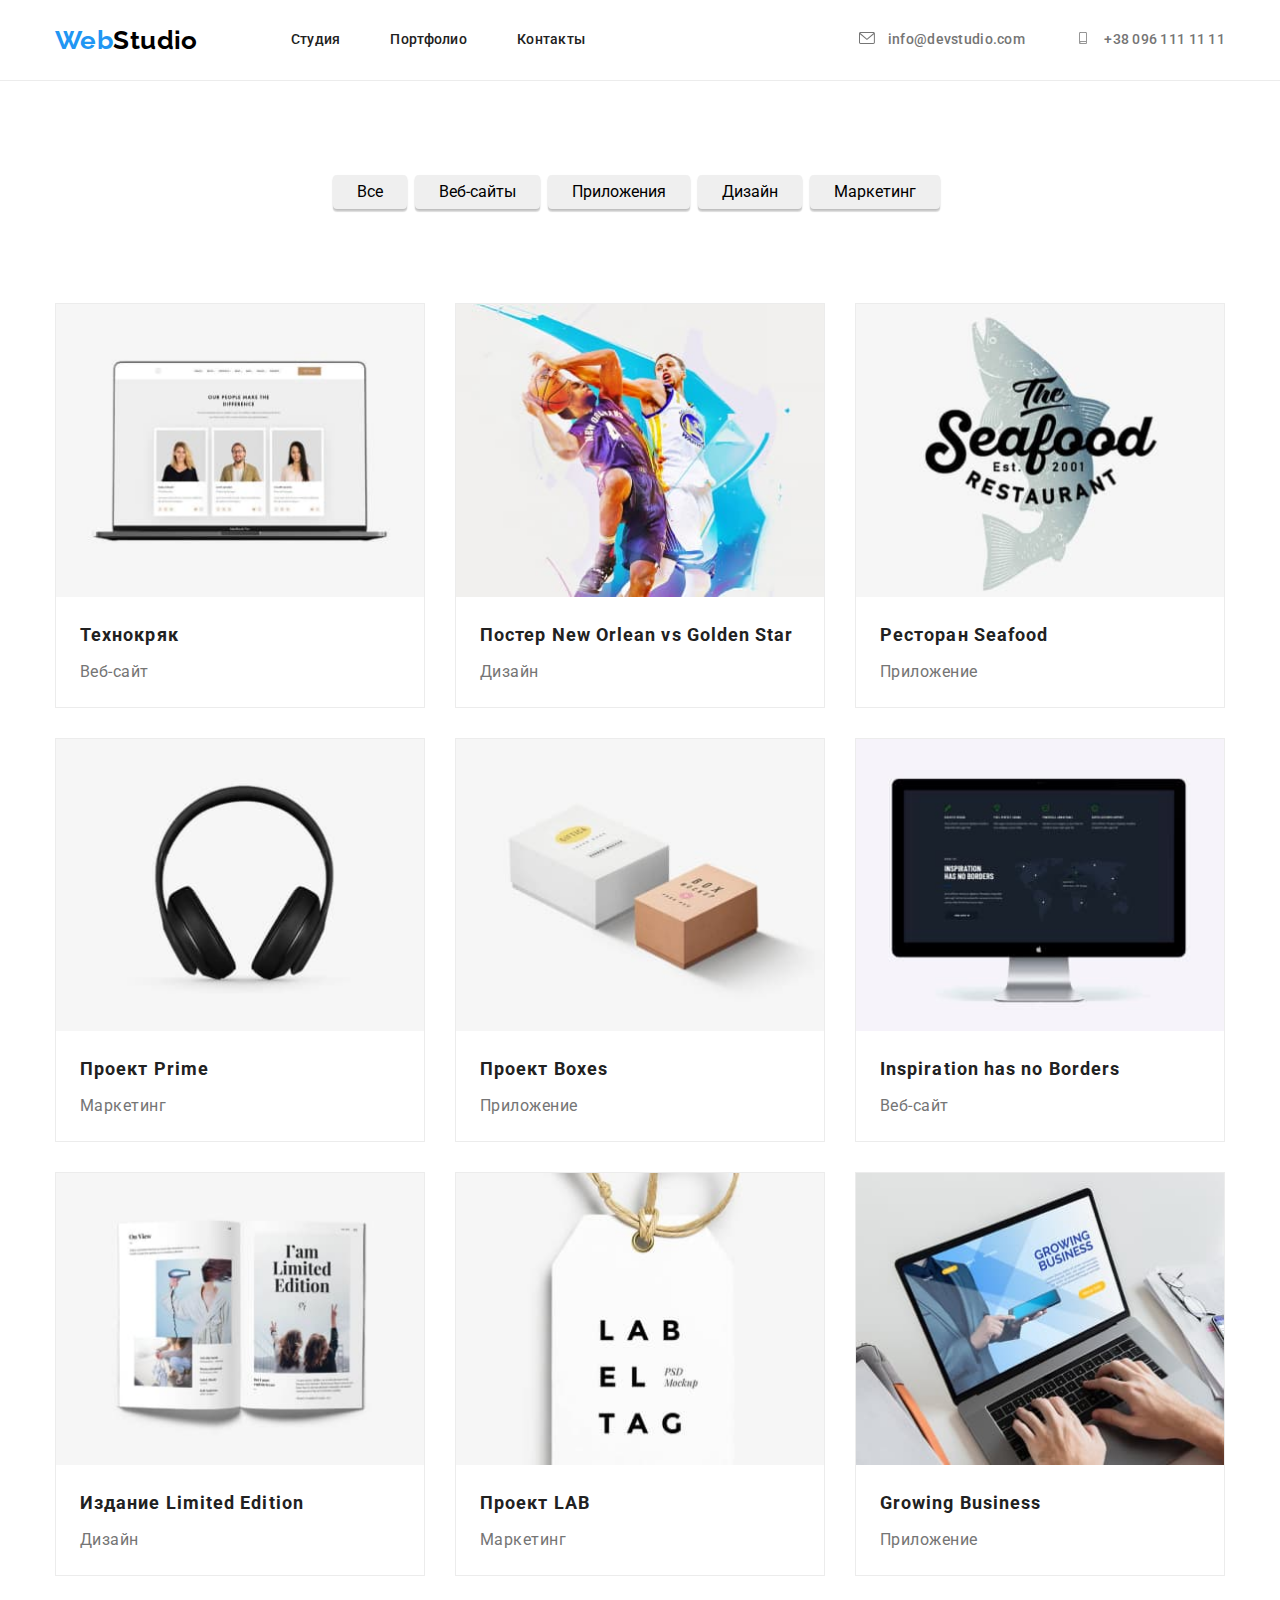
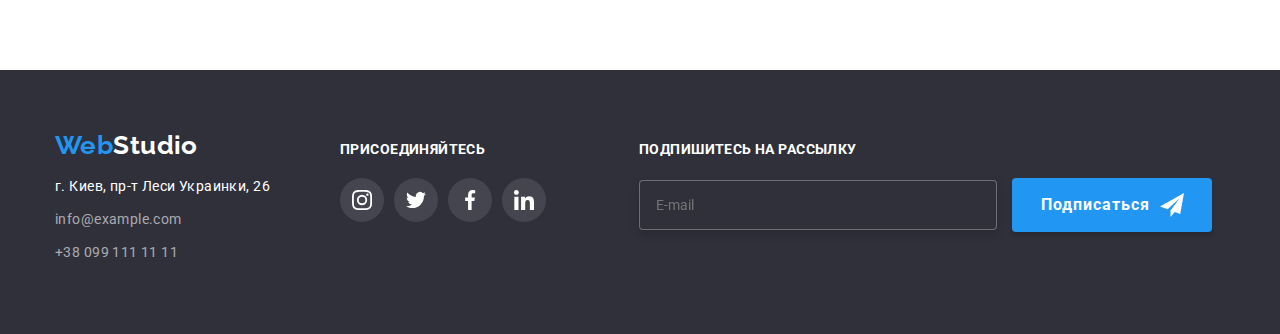
==== portfolio.html @ 85d74393 "14.10" ====
<!DOCTYPE html>
<html lang="ru">
<head>
    <meta charset="UTF-8">
    <meta http-equiv="X-UA-Compatible" content="IE=edge">
    <meta name="viewport" content="width=device-width, initial-scale=1.0">
    <title>Портфолио</title>
        <link href="https://fonts.googleapis.com/css2?family=Raleway:wght@700&family=Roboto:wght@400;500;700;900&display=swap" rel="stylesheet"/>
        <link rel="stylesheet" href="https://cdnjs.cloudflare.com/ajax/libs/modern-normalize/1.1.0/modern-normalize.min.css"/>
        <link rel="stylesheet" href="./css/styles.css"/>
</head>

<body>

    <!-- Шапка сайта -->
    <header class="page-header">
        <div class="container page-header__nav">
        <nav class="page-header__nav">
            <a class="logo-header" href="./index.html" lang="en"><span class="logo-header__text">Web</span>Studio</a>
            <ul class="site-nav list">
                <li class="site-nav__item"><a class="site-nav__link" href="./index.html">Студия</a></li>
                <li class="site-nav__item"><a class="site-nav__link" href="./portfolio.html">Портфолио</a></li>
                <li class="site-nav__item"><a class="site-nav__link" href="">Контакты</a></li>
            </ul>
        </nav>

        <ul class="contacts">
            <li class="contacts__item">
                <a class="contacts__link" href="mailto:info@devstudio.com">
                    <svg class="contacts__icon" width="16" height="12">
                        <use href="./images/sprite.svg#envelope"></use>
                    </svg>
                    info@devstudio.com</a>
            </li>

            <li class="contacts__item">
                <a class="contacts__link" href="tel:+380961111111">
                   <svg class="contacts__icon" width="16" height="12">
                        <use href="./images/sprite.svg#smartphone"></use>
                   </svg>
                    +38 096 111 11 11</a>
            </li>
        </ul>
        </div>
    </header>

    <!-- Портфолио -->
    <main>
        <div class="container">
        <!-- Фильтр -->
        <form class="filter ">
        <button class="btn" type="button">Все</button>
        <button class="btn" type="button">Веб-сайты</button>
        <button class="btn" type="button">Приложения</button>
        <button class="btn" type="button">Дизайн</button>
        <button class="btn" type="button">Маркетинг</button>
        </form>

        <!-- Контент страницы Портфолио -->
        <section class="section">
            <h1 class="hide">Контент страницы Портфолио</h1>
            <!-- скрыть -->
            <ul class="card-set">
                <li class="card-item">
                    <div class="card">
                    <a class="portfolio-card" href="">
                        <img src="./images/portfolio1.jpg" alt="на компьютере открытый сайт Технокряк"
                        width="370" height="294"/>
                        <div class="portfolio-overlay">
                            <p class="overlay-text">Технокряк это современная площадка распространения коронавируса. Компании используют эту
                                платформу для цифрового шпионажа и атак на защищённые сервера конкурентов.</p>
                        </div>
                    </a>
                    </div>
                    <div class="card-content">
                    <h2 class="portfolio-title">Технокряк</h2>
                    <p class="portfolio-text">Веб-сайт</p>
                    </div>
                    
                </li>

                <li class="card-item">
                    <div class="card">
                    <a class="portfolio-card" href="">
                        <img src="./images/portfolio2.jpg" alt="постер с баскетболистами двух команд" 
                        width="370" height="294"/>
                        <div class="portfolio-overlay">
                            <p class="overlay-text">Технокряк это современная площадка распространения коронавируса. Компании используют эту
                                платформу для цифрового шпионажа и атак на защищённые сервера конкурентов.</p>
                        </div>
                    </a>
                    </div>
                    <div class="card-content">
                    <h2 class="portfolio-title">Постер <span lang="en">New Orlean vs Golden Star</span></h2>
                    <p class="portfolio-text">Дизайн</p>
                    </div>
                </li>

                <li class="card-item">
                    <div class="card">
                    <a class="portfolio-card" href="">
                        <img src="./images/portfolio3.jpg" alt="логотип ресторану Морепродукты"
                        width="370" height="294"/>
                        <div class="portfolio-overlay">
                            <p class="overlay-text">Технокряк это современная площадка распространения коронавируса. Компании используют эту
                                платформу для цифрового шпионажа и атак на защищённые сервера конкурентов.</p>
                        </div>
                    </a>
                    </div>
                    <div class="card-content">
                    <h2 class="portfolio-title">Ресторан <span lang="en">Seafood</span></h2>
                    <p class="portfolio-text">Приложение</p>
                    </div>
                </li>

                <li class="card-item">
                    <div class="card">
                    <a class="portfolio-card" href="">
                        <img src="./images/portfolio4.jpg" alt="беспроводные наушники чёрного цвета" 
                        width="370" height="294"/>
                        <div class="portfolio-overlay">
                            <p class="overlay-text">Технокряк это современная площадка распространения коронавируса. Компании используют эту
                                платформу для цифрового шпионажа и атак на защищённые сервера конкурентов.</p>
                        </div>
                    </a>
                    </div>
                    <div class="card-content">
                    <h2 class="portfolio-title">Проект <span lang="en">Prime</span></h2>
                    <p class="portfolio-text">Маркетинг</p>
                    </div>
                </li>

                <li class="card-item">
                    <div class="card">
                    <a class="portfolio-card" href="">
                        <img src="./images/portfolio5.jpg" alt="две коробочки"
                        width="370" height="294"/>
                        <div class="portfolio-overlay">
                            <p class="overlay-text">Технокряк это современная площадка распространения коронавируса. Компании используют эту
                                платформу для цифрового шпионажа и атак на защищённые сервера конкурентов.</p>
                        </div>
                    </a>
                    </div>
                    <div class="card-content">
                    <h2 class="portfolio-title">Проект <span lang="en">Boxes</span></h2>
                    <p class="portfolio-text">Приложение</p>
                    </div>
                </li>

                <li class="card-item">
                    <div class="card">
                    <a class="portfolio-card" href="">
                        <img src="./images/portfolio6.jpg" alt="на компьютере открытый сайт У вдохновения нет границ"
                        width="370" height="294"/>
                        <div class="portfolio-overlay">
                            <p class="overlay-text">Технокряк это современная площадка распространения коронавируса. Компании используют эту
                                платформу для цифрового шпионажа и атак на защищённые сервера конкурентов.</p>
                        </div>
                    </a>
                    </div>
                    <div class="card-content">
                    <h2 class="portfolio-title" lang="en">Inspiration has no Borders</h2>
                    <p class="portfolio-text">Веб-сайт</p>
                    </div>
                </li>

                <li class="card-item">
                    <div class="card">
                    <a class="portfolio-card" href="">
                        <img src="./images/portfolio7.jpg" alt="книга"
                        width="370" height="294"/>
                        <div class="portfolio-overlay">
                            <p class="overlay-text">Технокряк это современная площадка распространения коронавируса. Компании используют эту
                                платформу для цифрового шпионажа и атак на защищённые сервера конкурентов.</p>
                        </div>
                    </a>
                    </div>
                    <div class="card-content">
                    <h2 class="portfolio-title">Издание <span lang="en">Limited Edition</span></h2>
                    <p class="portfolio-text">Дизайн</p>
                    </div>
                </li>

                <li class="card-item">
                    <div class="card">
                    <a class="portfolio-card" href="">
                        <img src="./images/portfolio8.jpg" alt="этикетка с названием проекта"
                        width="370" height="294"/>
                        <div class="portfolio-overlay">
                            <p class="overlay-text">Технокряк это современная площадка распространения коронавируса. Компании используют эту
                                платформу для цифрового шпионажа и атак на защищённые сервера конкурентов.</p>
                        </div>
                    </a>
                    </div>
                    <div class="card-content">
                    <h2 class="portfolio-title">Проект <span lang="en">LAB</span></h2>
                    <p class="portfolio-text">Маркетинг</p>
                    </div>
                </li>
                
                <li class="card-item">
                    <div class="card">
                    <a class="portfolio-card" href="">
                        <img src="./images/portfolio9.jpg" alt="человек работает с приложением Растущий бизнес"
                        width="370" height="294"/>
                        <div class="portfolio-overlay">
                            <p class="overlay-text">Технокряк это современная площадка распространения коронавируса. Компании используют эту
                                платформу для цифрового шпионажа и атак на защищённые сервера конкурентов.</p>
                        </div>
                    </a>
                    </div>
                    <div class="card-content">
                    <h2 class="portfolio-title" lang="en">Growing Business</h2>
                    <p class="portfolio-text">Приложение</p>
                    </div>
                </li>
            </ul>
        </section>
        </div>
    </main>

    <!-- Подвал-->
    <footer class="page-footer">
        <div class="container footer">

        <div class="contact">
        <a class="logo-footer" href="./index.html" lang="en"><span class="logo-footer__text">Web</span>Studio</a>
        <address>
            <ul class="footer-contacts">
                <li class="footer-contacts__item">
                    <a class="footer-contacts__link" href="https://goo.gl/maps/CdvJLRiEL6Q8Smko8" 
                    target="_blank" rel="noreferrer noopener">
                    <span class="location">г. Киев, пр-т Леси Украинки, 26</span></a>
                </li>

                <li class="footer-contacts__item">
                    <a class="footer-contacts__link" href="mailto:info@example.com">info@example.com</a>
                </li>

                <li class="footer-contacts__item">
                    <a class="footer-contacts__link" href="tel:+380991111111">+38 099 111 11 11</a>
                </li>
            </ul>
        </address>
        </div>

        <div class="footer-social">
            <p class="footer-social__title">присоединяйтесь</p>
            <ul class="social">
                <li class="social__item">
                    <a class="social__link" href="">
                        <svg class="social__icon" width="44" height="44">
                            <use width="20" height="20" x="12" y="12" href="./images/sprite.svg#instagram"></use>
                        </svg>
                    </a>
                </li>
        
                <li class="social__item">
                    <a class="social__link" href="">
                        <svg class="social__icon" width="44" height="44">
                            <use width="20" height="20" x="12" y="12" href="./images/sprite.svg#twitter"></use>
                        </svg>
                    </a>
                </li>
        
                <li class="social__item">
                    <a class="social__link" href="">
                        <svg class="social__icon" width="44" height="44">
                            <use width="20" height="20" x="12" y="12" href="./images/sprite.svg#facebook"></use>
                        </svg>
                    </a>
                </li>
        
                <li class="social__item">
                    <a class="social__link" href="">
                        <svg class="social__icon" width="44" height="44">
                            <use width="20" height="20" x="12" y="12" href="./images/sprite.svg#linkedin"></use>
                        </svg>
                    </a>
                </li>
            </ul>
        </div>
        
        <form class="form-subscription" autocomplete="on" novalidate>
            <div class="form-subscription__block">
                <p class="form-subscription__title">подпишитесь на рассылку</p>
                <label class="form-subscription__label" for="email">E-mail</label>
                <input class="form-subscription__input" type="email" name="email" id="email" placeholder="E-mail" />
                <button class="button form-subscription__btn" type="submit">Подписаться
                    <svg class="button-icon" width="24" height="24">
                        <use href="./images/sprite.svg#send"></use>
                    </svg>
                </button>
            </div>
        </form>

        </div>
    </footer>

</body>
</html>
---- css/styles.css ----
:root {
  --logo-color: #000000;
  --title-color: #212121;
  --text-color: #757575;
  --white-color: #ffffff;
  --accent-color: #2196f3;
  --secondary-color: #2f303a;
  --background-color: #f5f4fa;
  --border-color: #ececec;
  /* color icon */
  --nav-icon: #757575;
  --primary-icon: #afb1b8;
  --secondary-icon: #2196f3;
  --third-icon: #ffffff;
  --transition-timing: cubic-bezier(0.4, 0, 0.2, 1);
  /* color button */
  --button-shadow: 0px 4px 4px rgba(0, 0, 0, 0.15);
}

/* HTML box */
html {
  box-sizing: border-box;
}

*,
*::before,
*::after {
  box-sizing: inherit;
}

/* Container */
.container {
  width: 1200px;
  margin: 0 auto;
  padding-right: 15px;
  padding-left: 15px;
}

/* Section */
.section {
  padding-top: 94px;
  padding-bottom: 94px;
}

/* BODY */
body {
  background-color: var(--white-color);
  color: var(--text-color);
  font-family: Roboto, sans-serif;
  font-size: 14px;
  line-height: 1.71;
  letter-spacing: 0.03em;
}

li {
  list-style: none;
}

a {
  text-decoration: none;
}

img {
  display: block;
  max-width: 100%;
  height: auto;
}

.hide {
  display: none;
}

/* Button hero modal footer*/
.button {
  background-color: var(--accent-color);
  color: var(--white-color);
  font-weight: 700;
  font-size: 16px;
  line-height: 1.87;
  text-align: center;
  letter-spacing: 0.06em;

  cursor: pointer;
}

/* Header */
.page-header {
  border-bottom: 1px solid var(--border-color);
}

.page-header__nav {
  display: flex;
  align-items: center;
  height: 80px;
}

.logo-header {
  color: var(--logo-color);
  font-family: Raleway, sans-serif;
  font-weight: 700;
  font-size: 26px;
  line-height: 1.19;

  margin-bottom: 0px;
}

.logo-header__text {
  color: var(--accent-color);
  font-family: Raleway, sans-serif;
}

/* Site nav */
.site-nav {
  display: flex;
  margin-top: 0;
  margin-bottom: 0;
  margin-left: 93px;
  padding-left: 0;
}

.site-nav__item {
  margin-left: 50px;
}

.site-nav__item:first-child {
  margin-left: 0;
}

.site-nav__link {
  color: var(--title-color);
  font-weight: 500;
  font-size: 14px;
  line-height: 1.14;
  letter-spacing: 0.02em;

  display: block;
  margin-bottom: 0px;
  padding-top: 32px;
  padding-bottom: 32px;

  transition: color 250ms var(--transition-timing), opacity 250ms var(--transition-timing);
}

.site-nav__link:hover,
.site-nav__link:focus {
  color: var(--accent-color);
  fill: var(--secondary-icon);
}

.site-nav__link {
  position: relative;
}

.site-nav__link::after {
  content: '';
  position: absolute;
  display: block;
  bottom: -1px;
  left: 0;
  width: 100%;
  height: 4px;
  background-color: var(--accent-color);
  border-radius: 2px;
  opacity: 0;
}

.site-nav__link:hover::after,
.site-nav__link:focus::after {
  opacity: 1;
}
/* .site-nav {
  display: flex;
  margin-top: 0;
  margin-bottom: 0;
  margin-left: 93px;
}

.site-nav .nav-item + .nav-item {
  margin-left: 50px;
}

.site-nav .nav-link {
  color: var(--title-color);
  font-weight: 500;
  font-size: 14px;
  line-height: 1.14;
  letter-spacing: 0.02em;

  display: block;
  margin-bottom: 0px;
  padding-top: 32px;
  padding-bottom: 32px;

  transition: color 250ms var(--transition-timing), opacity 250ms var(--transition-timing);
}

.site-nav .nav-link:hover,
.site-nav .nav-link:focus,
.contacts .link:hover,
.contacts .link:focus {
  color: var(--accent-color);
  fill: var(--secondary-icon);
}

.site-nav .nav-link {
  position: relative;
}

.site-nav .nav-link::after {
  content: '';
  position: absolute;
  display: block;
  bottom: -1px;
  left: 0;
  width: 100%;
  height: 4px;
  background-color: var(--accent-color);
  border-radius: 2px;
  opacity: 0;
}

.site-nav .nav-link:hover::after,
.site-nav .nav-link:focus::after {
  opacity: 1;
} */

/* Contacts */
/* .contacts .item + .item {
  margin-left: 50px;
}

.contacts .link-icon {
  margin-right: 10px;
} */

.contacts {
  display: flex;
  margin-top: 0;
  margin-bottom: 0;
  margin-left: auto;
}

.contacts__item:last-child {
  margin-left: 50px;
}

.contacts__link {
  color: var(--text-color);
  font-weight: 500;
  font-size: 14px;
  line-height: 1.14;
  letter-spacing: 0.02em;

  fill: var(--nav-icon);
  transition: color 250ms var(--transition-timing), fill 250ms var(--transition-timing);
}

.contacts__link:hover,
.contacts__link:focus {
  color: var(--accent-color);
  fill: var(--accent-color);
}

.contacts__icon {
  margin-right: 10px;
}

/* .contacts .link {
  color: var(--text-color);
  font-weight: 500;
  font-size: 14px;
  line-height: 1.14;
  letter-spacing: 0.02em;

  fill: var(--nav-icon);
  transition: color 250ms var(--transition-timing), fill 250ms var(--transition-timing);
} */

/* Стили для index.html */

/* Hero */
.hero {
  background-color: var(--secondary-color);
  max-width: 1600px;
  height: 600px;
  text-align: center;
  margin: 0 auto;
  padding: 200px 0px;

  background-image: linear-gradient(to right, rgba(47, 48, 58, 0.4), rgba(47, 48, 58, 0.4)),
    url(../images/bg.img.jpg);
  background-size: cover;
  background-repeat: no-repeat;
  background-position: center;
}

.hero-title {
  color: var(--white-color);
  font-weight: 900;
  font-size: 44px;
  line-height: 1.36;
  letter-spacing: 0.06em;
  text-transform: uppercase;

  margin-top: 0;
  margin-bottom: 30px;
}

/* Hero button */
.hero-button {
  display: block;
  border-radius: 4px;
  margin-right: auto;
  margin-left: auto;
  padding: 10px 32px;
  min-width: 200px;
  border-color: transparent;
  box-shadow: var(--button-shadow);

  transition: background-color 250ms var(--transition-timing),
    box-shadow 250ms var(--transition-timing);
}

.hero-button:hover,
.hero-button:focus,
.form-btn:hover,
.form-btn:focus {
  border-radius: 4px;
  background-color: #188ce8;
  box-shadow: var(--button-shadow);
}

/* Backdrop Modal */
.backdrop {
  position: fixed;
  top: 0;
  left: 0;
  width: 100%;
  height: 100%;
  background-color: rgba(0, 0, 0, 0.2);
  opacity: 1;

  transition: opasity 250ms var(--transition-timing);
}

.backdrop.is-hidden {
  visibility: hidden;
  opacity: 0;
  pointer-events: none;
}

.backdrop.is-hidden .modal {
  transform: translate(-50%, -50%) scale(1.1);
  opacity: 0;
}

.modal {
  /* position: absolute; */
  position: fixed;
  top: 50%;
  left: 50%;
  transform: translate(-50%, -50%) scale(1);
  opacity: 1;
  width: 528px;
  height: 581px;
  background-color: var(--white-color);
  box-shadow: 0px 1px 3px rgba(0, 0, 0, 0.12), 0px 1px 1px rgba(0, 0, 0, 0.14),
    0px 2px 1px rgba(0, 0, 0, 0.2);
  border-radius: 4px;

  transition: transform 250ms var(--transition-timing), opacity 250ms var(--transition-timing);
}

.close-button {
  position: absolute;
  cursor: pointer;
  top: 8px;
  right: 8px;
  width: 30px;
  height: 30px;
  display: inline-flex;
  align-self: flex-start;
  justify-content: center;
  align-items: center;
  border-radius: 50%;
  border-color: var(--white-color);
  border: 1px solid rgba(0, 0, 0, 0.1);
  box-sizing: border-box;
  background-color: var(--third-icon);

  transition: fill 250ms var(--transition-timing);
}

.close-button:hover,
.close-button:focus {
  fill: var(--secondary-icon);
}

/* Form modal */
.signup-form {
  padding: 40px;
}

.signup-form .form-text {
  display: block;
  font-weight: 700;
  font-size: 20px;
  line-height: 1.15;
  text-align: center;
  letter-spacing: 0.03em;
  margin-top: 0;
  margin-bottom: 30px;
  color: var(--title-color);
}

.form-group {
  position: relative;
  display: flex;
  flex-direction: column;
  text-align: left;
  margin-bottom: 28px;
}

.form-group:last-of-type {
  margin-bottom: 20px;
}

.form-group label {
  position: absolute;
  top: -18px;
  left: 0;
  font-size: 12px;
  line-height: 1.16;
  letter-spacing: 0.01em;
  margin-bottom: 4px;
  color: var(--text-color);
}

.form-group input,
textarea {
  font-size: 12px;
  line-height: 1.16;
  letter-spacing: 0.01em;
  border-radius: 4px;
  box-sizing: border-box;
  border: 1px solid rgba(33, 33, 33, 0.2);
  cursor: pointer;

  transition: fill 250ms var(--transition-timing), border-color 250ms var(--transition-timing),
    outline 250ms var(--transition-timing);
}

input {
  height: 40px;
  margin: 0;
  padding: 0px 0px 0px 42px;
}

.icon {
  position: absolute;
  top: 11px;
  left: 12px;
  transition: fill 250ms var(--transition-timing);
}

/* input:hover,
input:focus,
textarea:hover,
textarea:focus {
  border-color: var(--secondary-icon);
} */

input:hover,
input:focus,
textarea:hover,
textarea:focus {
  border-color: var(--secondary-icon);
  outline: var(--secondary-icon);
}

input:hover ~ .icon,
input:focus ~ .icon {
  fill: var(--secondary-icon);
}

.signup-form textarea::placeholder {
  font-size: 12px;
  line-height: 1.16;
  letter-spacing: 0.01em;
  color: rgba(117, 117, 117, 0.5);
}

.comment {
  max-height: 120px;
  padding: 12px 16px;
}

textarea {
  resize: none;
}

.label-checkbox {
  display: flex;
  justify-content: center;
  align-items: center;
  /* height: 24px; */
  margin-bottom: 30px;
}

.input-checkbox {
  position: absolute;
  width: 1px;
  height: 1px;
  margin: -1px;
  border: 0;
  padding: 0;
  clip: rect(0 0 0 0);
  overflow: hidden;
}

.check_box {
  display: inline-block;
  width: 16px;
  height: 15px;
  margin-right: 7px;
  border: 2px solid #212121;
  border-radius: 2px;
}

.input-checkbox:checked + .check_box {
  background-image: url('../images/check-mark.svg');
  background-color: #2196f3;
  background-size: contain;
  background-origin: border-box;
  border-color: #2196f3;

  transition: background-color 250ms var(--transition-timing);
}

.checkbox-link {
  margin-left: 5px;
  color: var(--secondary-icon);
  text-decoration-line: underline;
}

.form-btn {
  align-items: center;
  border-radius: 4px;
  margin-right: auto;
  margin-left: auto;
  padding: 10px 55px;
  min-width: 200px;
  border: none;
  border-color: transparent;
  box-shadow: var(--button-shadow);

  transition: background-color 250ms var(--transition-timing),
    box-shadow 250ms var(--transition-timing);
}

/* Features */
.features {
  display: flex;
  flex-wrap: wrap;
  margin-top: 0;
  margin-bottom: 0;
  margin-left: -30px;
}

.features > .features-list {
  flex-basis: calc(100% / 4 - 30px);
}

.features > .features-list + .features-list {
  margin-left: 30px;
}

.thumb {
  content: '';
  display: flex;
  flex-direction: column;
  justify-content: center;
  align-items: center;
  height: 120px;
  margin-bottom: 30px;
  background-color: var(--background-color);
}

.features-title {
  color: var(--title-color);
  font-weight: 700;
  font-size: 14px;
  line-height: 1.14;
  text-transform: uppercase;

  margin-top: 0;
  margin-bottom: 10px;
}

.features-text {
  color: var(--text-color);
  font-size: 14px;
  line-height: 1.71;

  margin-top: 0;
  margin-bottom: 0;
}

/* Type of work */
.work {
  padding-top: 0;
}

.work-list {
  display: flex;
  margin-top: 0;
  margin-bottom: 0;
  padding-left: 0;
}

.work-list > .work-item + .work-item {
  margin-left: 30px;
}

.work-title {
  color: var(--title-color);
  font-weight: 700;
  font-size: 36px;
  line-height: 1.16;
  text-align: center;

  margin-top: 0;
  margin-bottom: 50px;
}

.work-thumb {
  position: relative;
  display: flex;
  justify-content: center;
}

.work-thumb::before {
  content: '';
  position: absolute;
  display: block;
  bottom: 0;
  left: 0;
  width: 100%;
  height: 70px;
  background-color: rgba(47, 47, 58, 0.8);
}

.work-thumb > .label {
  position: absolute;
  bottom: 27px;
  left: 50%;
  transform: translate(-50%, 0);
  width: 100%;
  margin: 0;

  color: var(--white-color);
  font-weight: 700;
  font-size: 14px;
  line-height: 1.14;
  letter-spacing: 0.03em;
  text-align: center;
  text-transform: uppercase;
}

/* Team */
.team-title {
  color: var(--title-color);
  font-weight: 700;
  font-size: 36px;
  line-height: 1.16;
  text-align: center;

  margin-top: 0;
  margin-bottom: 50px;
}

.team {
  background-color: var(--background-color);
}

.team-list {
  display: flex;
  flex-wrap: wrap;
  margin: -15px;
  padding: 0;
}

.team-list > .team-item {
  width: 270px;
  margin: 15px;
  background-color: var(--white-color);
  box-shadow: 0px 1px 3px rgba(0, 0, 0, 0.12), 0px 1px 1px rgba(0, 0, 0, 0.14),
    0px 2px 1px rgba(0, 0, 0, 0.2);
  border-radius: 0px 0px 4px 4px;
}

.employee {
  color: var(--title-color);
  font-weight: 500;
  font-size: 16px;
  line-height: 1.18;
  text-align: center;

  margin-top: 30px;
  margin-bottom: 10px;
}

.team-text {
  color: var(--text-color);
  font-size: 16px;
  line-height: 1.18;
  text-align: center;

  margin-bottom: 30px;
}

/* Social links */
.team-link {
  display: flex;
  justify-content: center;
  margin-bottom: 30px;
}

.team-icon {
  border-radius: 50%;
  margin-right: 10px;
  fill: var(--primary-icon);

  transition: fill 250ms var(--transition-timing), background-color 250ms var(--transition-timing);
}

.team-icon:hover,
.team-icon:focus {
  fill: var(--third-icon);
  background-color: var(--secondary-icon);
}

/* Client */
.client-title {
  color: var(--title-color);
  font-weight: 700;
  font-size: 36px;
  line-height: 1.16;
  text-align: center;

  margin-top: 0;
  margin-bottom: 50px;
}

.client-list {
  display: flex;
  justify-content: center;
  margin: 0;
  margin-left: -30px;
  padding-left: 0;
}

.client-list .client-item {
  flex-basis: calc(100 / 6 -30px);
  margin-left: 30px;
}

.client-list .client-link {
  width: 170px;
  height: 92px;
  border: 1px solid var(--primary-icon);
  border-radius: 4px;
  box-sizing: border-box;
  display: flex;
  justify-content: center;
  align-items: center;

  transition: fill 250ms var(--transition-timing), border 250ms var(--transition-timing);
}

.client-list .client-link {
  fill: var(--primary-icon);
}

.client-list .client-link:hover,
.client-list .client-link:focus {
  border: 1px solid var(--secondary-icon);
  fill: var(--secondary-icon);
}

/* Стили для portfolio.html*/

/* Portfolio buttons */
.filter {
  color: var(--title-color);
  font-weight: 500;
  font-size: 16px;
  line-height: 1.62;
  text-align: center;
  letter-spacing: 0.03em;

  display: flex;
  justify-content: center;
  transition: color 250ms var(--transition-timing), background-color 250ms var(--transition-timing),
    box-shadow 250ms var(--transition-timing);
}

.filter .btn {
  margin-top: 94px;
  margin-right: 8px;
}

.btn {
  border-radius: 4px;
  padding: 6px 22px;
  border-color: transparent;
  box-shadow: 0px 3px 1px rgba(0, 0, 0, 0.1), 0px 1px 2px rgba(0, 0, 0, 0.08),
    0px 2px 2px rgba(0, 0, 0, 0.12);
}

.filter :hover,
.filter :focus {
  background-color: var(--accent-color);
  color: var(--white-color);
  cursor: pointer;
  border-radius: 4px;
}

/* Portfolio */
.card-set {
  display: flex;
  flex-wrap: wrap;
  margin: -15px;
  padding: 0;
  /* flex-basis: calc(100 / 3 - 30px); */
}

.card-set > .card-item {
  width: 370px;
  margin: 15px;
  border: 1px solid var(--border-color);

  /* transition: box-shadow 250ms var(--transition); */
}

.card-set > .card-item:hover {
  background-color: var(--white-color);
  box-shadow: 0px 1px 3px rgba(0, 0, 0, 0.12), 0px 1px 1px rgba(0, 0, 0, 0.14),
    0px 2px 1px rgba(0, 0, 0, 0.2);
  border-radius: 0px 0px 4px 4px;
}

.card-content {
  padding: 20px 24px;
}

.portfolio-title {
  color: var(--title-color);
  font-weight: 700;
  font-size: 18px;
  line-height: 2;
  letter-spacing: 0.06em;

  margin: 0;
  padding-top: 0;
  padding-bottom: 4px;
}

.portfolio-text {
  color: var(--text-color);
  font-size: 16px;
  line-height: 1.87;
  letter-spacing: 0.03em;

  margin: 0;
  padding-bottom: 0;
}

.card {
  position: relative;
  overflow: hidden;
}

.portfolio-overlay {
  position: absolute;
  bottom: 0;
  left: 0;
  width: 100%;
  height: 100%;
  padding: 63px 24px;
  transform: translateY(100%);
  visibility: hidden;
  background-color: rgba(33, 150, 243, 0.9);

  transition: transform 250ms var(--transition-timing), visibility 250ms var(--transition-timing),
    background-color 250ms var(--transition-timing);
}

.card:hover .portfolio-overlay,
.card:focus .portfolio-overlay {
  transform: translateY(0%);
  visibility: visible;
}

.overlay-text {
  color: #ffffff;
  font-size: 18px;
  line-height: 1.56;
  letter-spacing: 0.03em;

  margin: 0;
  padding: 0;
}

/* Footer */
.page-footer {
  background-color: var(--secondary-color);
  padding: 60px 0;
}

.logo-footer {
  color: var(--white-color);
  font-family: Raleway, sans-serif;
  font-weight: 700;
  font-size: 26px;
  line-height: 1.19;
  text-decoration: none;

  display: block;
}

.logo-footer__text {
  color: var(--accent-color);
  font-family: Raleway, sans-serif;
}

.container.footer {
  display: flex;
  flex-wrap: wrap;
}

.footer-social {
  margin-top: 12px;
  margin-left: 70px;
}

.footer-contacts {
  margin-bottom: 0;
  padding-left: 0;
}

.footer-contacts__link:hover,
.footer-contacts__link:focus {
  color: var(--accent-color);
}

.location {
  color: var(--white-color);
  font-style: normal;
  font-size: 14px;
  line-height: 1.71;

  margin-top: 20px;
}

.footer-contacts__link {
  color: rgba(255, 255, 255, 0.6);
  font-style: normal;
  font-size: 14px;
  line-height: 1.71;

  display: inline-block;
  margin-bottom: 9px;
  transition: color 250ms var(--transition-timing);
}

/* Join */
.footer-social__title,
.form-subscription__title {
  color: var(--white-color);
  font-weight: 700;
  font-size: 14px;
  line-height: 1.14;
  letter-spacing: 0.03em;
  text-transform: uppercase;

  margin-top: 0;
  margin-bottom: 20px;
}

.social {
  display: flex;
  flex-wrap: wrap;
  justify-content: center;
  margin: 0;
  padding: 0;
}

.social__item:not(:last-child) {
  margin-right: 10px;
}

.social__icon {
  border-radius: 50%;
  fill: var(--third-icon);
  background-color: rgba(255, 255, 255, 0.1);

  transition: fill 250ms var(--transition-timing), background-color 250ms var(--transition-timing),
    filter 250ms var(--transition-timing);
}

.social__icon:hover,
.social__icon:focus {
  background-color: var(--secondary-icon);
  filter: drop-shadow(0px 4px 4px rgba(0, 0, 0, 0.25));
}

/* Form subscription */
.form-subscription {
  margin-top: 12px;
  margin-left: 93px;
}

.form-subscription__block {
  display: block;
  margin: 0;
  padding: 0;
}

.form-subscription__label {
  display: none;
}

.form-subscription__input {
  width: 358px;
  height: 50px;
  padding: 15px 16px;
  border-radius: 4px;
  box-sizing: border-box;
  background-color: var(--secondary-color);
  color: rgba(255, 255, 255, 0.6);
  border: 1px solid rgba(255, 255, 255, 0.3);
  filter: drop-shadow(0px 4px 4px rgba(0, 0, 0, 0.15));
}

.form-subscription__btn {
  display: inline-flex;
  justify-content: center;
  align-items: center;
  border-radius: 4px;
  margin-right: 0;
  margin-left: 12px;
  padding: 10px 0px;
  min-width: 200px;
  border-color: transparent;
  box-shadow: var(--button-shadow);

  transition: background-color 250ms var(--transition-timing),
    box-shadow 250ms var(--transition-timing);
}

.button-icon {
  display: inline-flex;
  align-items: center;
  margin-left: 10px;
  fill: var(--third-icon);
}

.form-subscription__btn:hover,
.form-subscription__btn:focus {
  border-radius: 4px;
  background-color: #188ce8;
  box-shadow: var(--button-shadow);
}
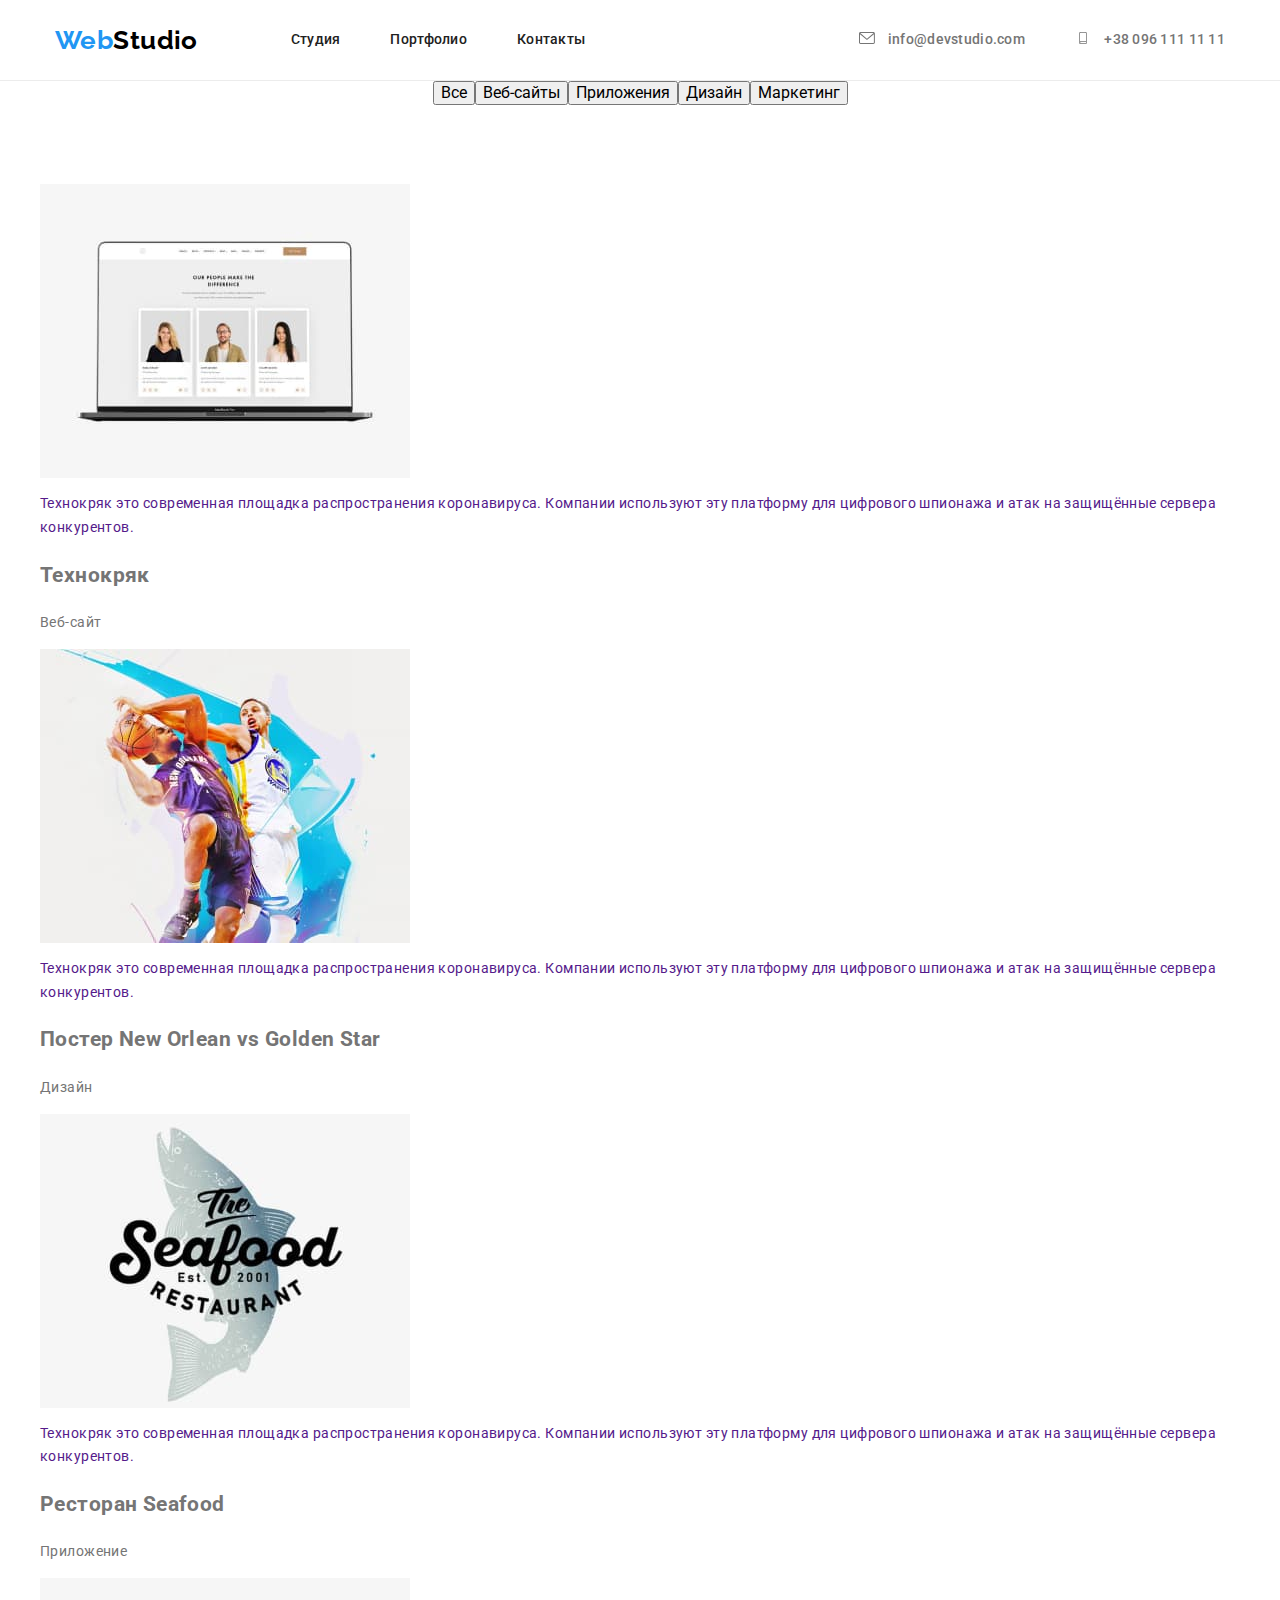
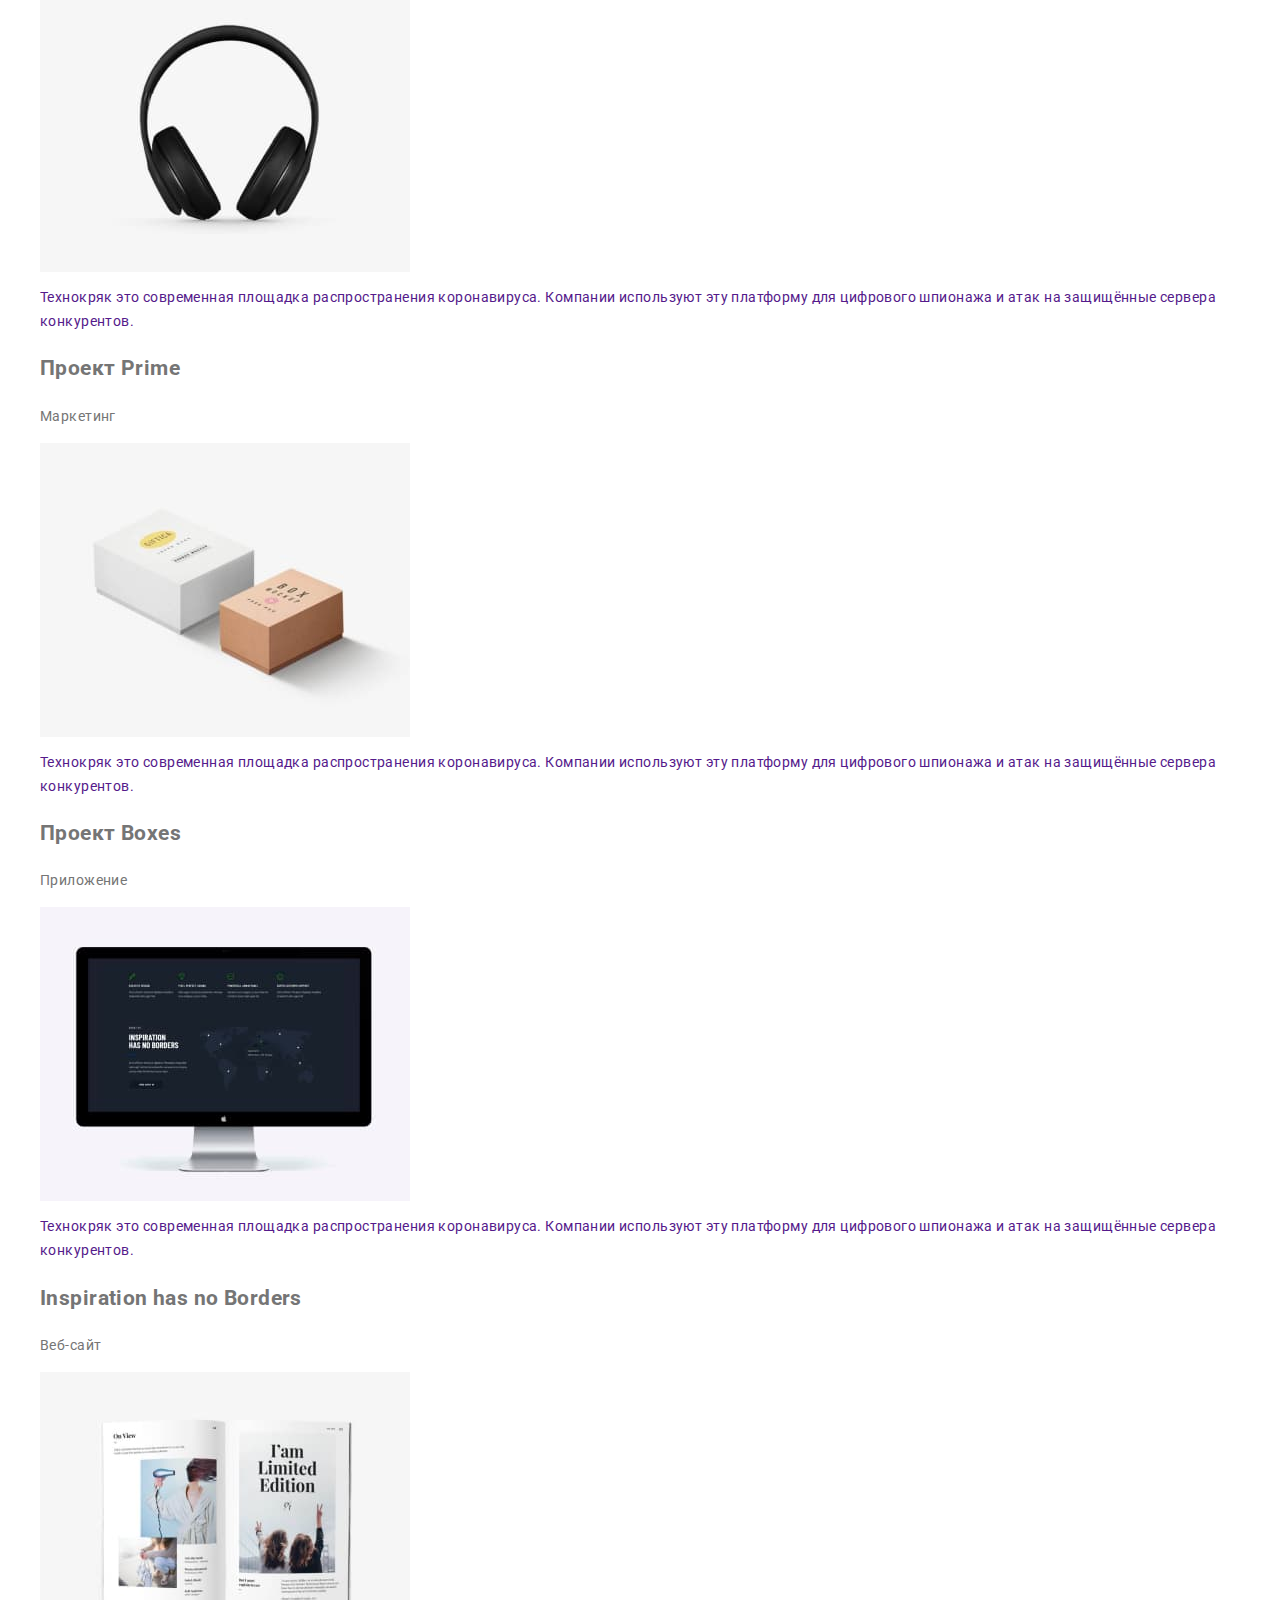
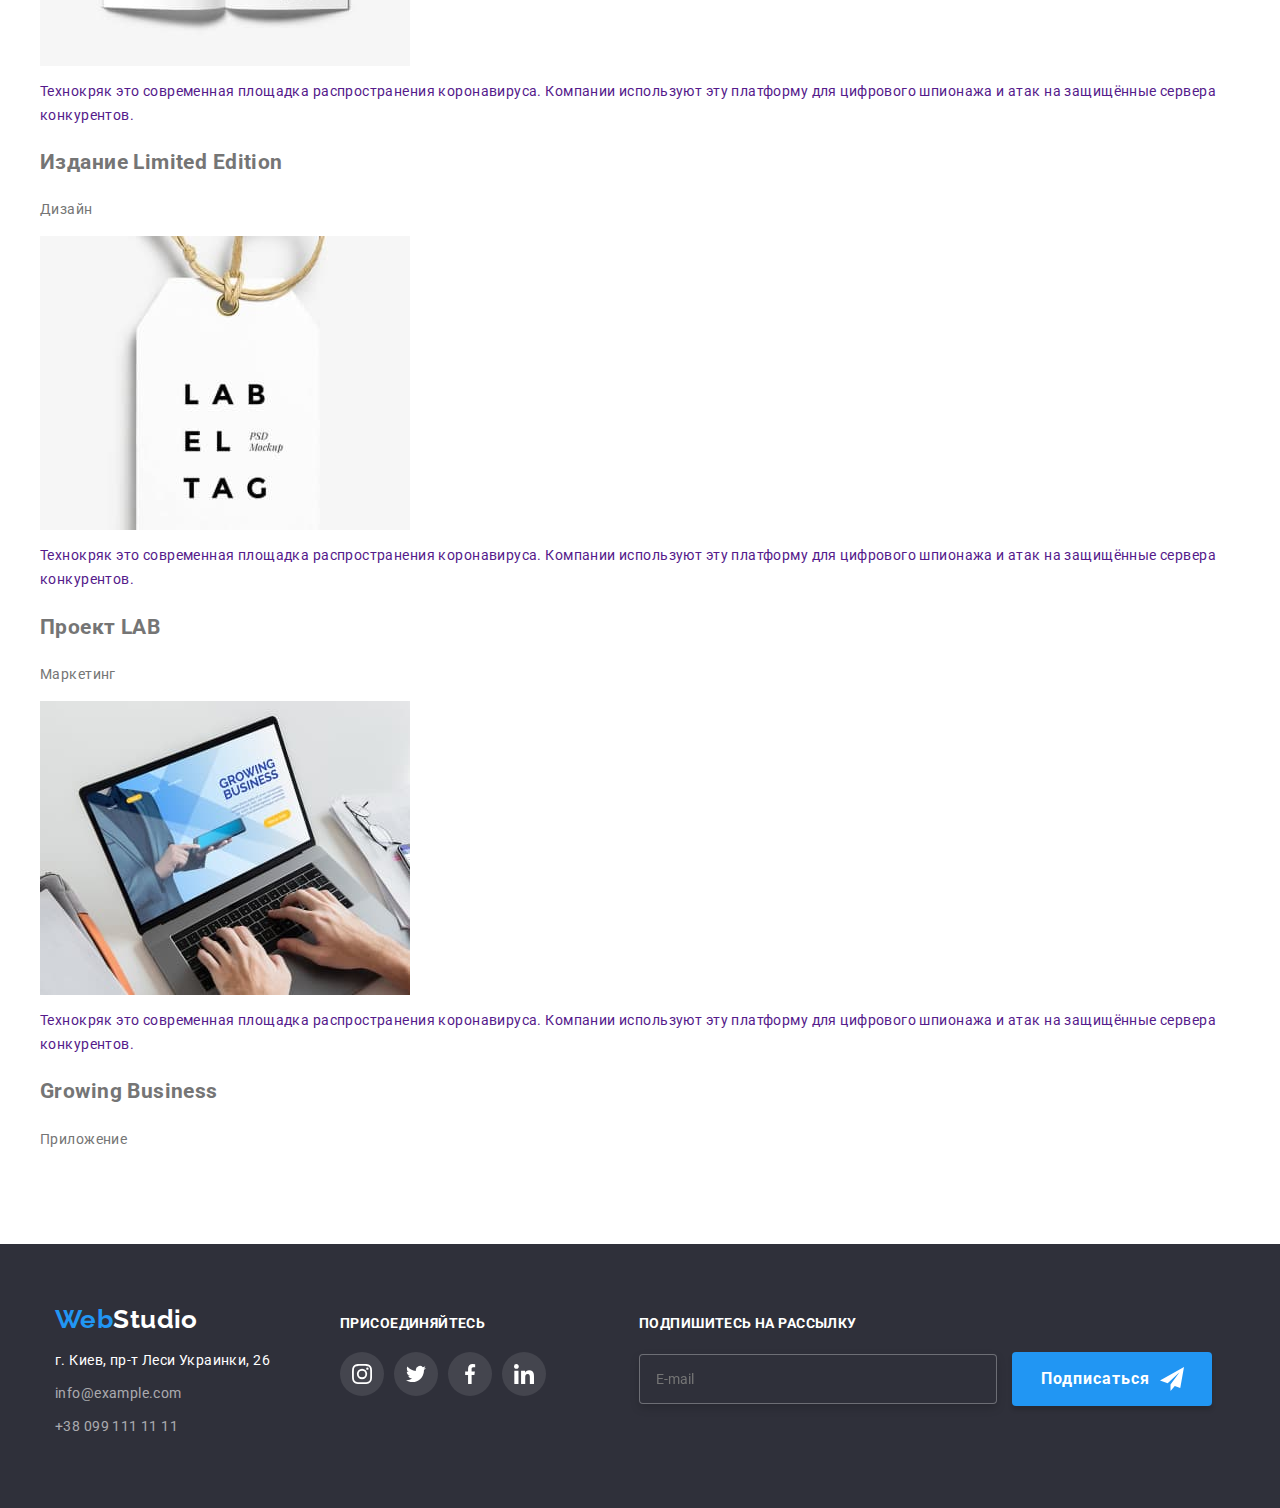
==== commit f9e16ed7: "BEM" ====
--- a/portfolio.html
+++ b/portfolio.html
@@ -49,11 +49,11 @@
         <div class="container">
         <!-- Фильтр -->
         <form class="filter ">
-        <button class="btn" type="button">Все</button>
-        <button class="btn" type="button">Веб-сайты</button>
-        <button class="btn" type="button">Приложения</button>
-        <button class="btn" type="button">Дизайн</button>
-        <button class="btn" type="button">Маркетинг</button>
+        <button class="filter__btn" type="button">Все</button>
+        <button class="filter__btn" type="button">Веб-сайты</button>
+        <button class="filter__btn" type="button">Приложения</button>
+        <button class="filter__btn" type="button">Дизайн</button>
+        <button class="filter__btn" type="button">Маркетинг</button>
         </form>
 
         <!-- Контент страницы Портфолио -->
@@ -61,157 +61,157 @@
             <h1 class="hide">Контент страницы Портфолио</h1>
             <!-- скрыть -->
             <ul class="card-set">
-                <li class="card-item">
-                    <div class="card">
-                    <a class="portfolio-card" href="">
+                <li class="card-set__item">
+                    <div class="product">
+                    <a class="product__card" href="">
                         <img src="./images/portfolio1.jpg" alt="на компьютере открытый сайт Технокряк"
                         width="370" height="294"/>
-                        <div class="portfolio-overlay">
-                            <p class="overlay-text">Технокряк это современная площадка распространения коронавируса. Компании используют эту
-                                платформу для цифрового шпионажа и атак на защищённые сервера конкурентов.</p>
-                        </div>
-                    </a>
-                    </div>
-                    <div class="card-content">
-                    <h2 class="portfolio-title">Технокряк</h2>
-                    <p class="portfolio-text">Веб-сайт</p>
+                        <div class="product__overlay">
+                            <p class="product__ladel">Технокряк это современная площадка распространения коронавируса. Компании используют эту
+                                платформу для цифрового шпионажа и атак на защищённые сервера конкурентов.</p>
+                        </div>
+                    </a>
+                    </div>
+                    <div class="product__meta">
+                    <h2 class="product__name">Технокряк</h2>
+                    <p class="product__text">Веб-сайт</p>
                     </div>
                     
                 </li>
 
-                <li class="card-item">
-                    <div class="card">
-                    <a class="portfolio-card" href="">
+                <li class="card-set__item">
+                    <div class="product">
+                    <a class="product__card" href="">
                         <img src="./images/portfolio2.jpg" alt="постер с баскетболистами двух команд" 
                         width="370" height="294"/>
-                        <div class="portfolio-overlay">
-                            <p class="overlay-text">Технокряк это современная площадка распространения коронавируса. Компании используют эту
-                                платформу для цифрового шпионажа и атак на защищённые сервера конкурентов.</p>
-                        </div>
-                    </a>
-                    </div>
-                    <div class="card-content">
-                    <h2 class="portfolio-title">Постер <span lang="en">New Orlean vs Golden Star</span></h2>
-                    <p class="portfolio-text">Дизайн</p>
-                    </div>
-                </li>
-
-                <li class="card-item">
-                    <div class="card">
-                    <a class="portfolio-card" href="">
+                        <div class="product__overlay">
+                            <p class="product__ladel">Технокряк это современная площадка распространения коронавируса. Компании используют эту
+                                платформу для цифрового шпионажа и атак на защищённые сервера конкурентов.</p>
+                        </div>
+                    </a>
+                    </div>
+                    <div class="product__meta">
+                    <h2 class="product__name">Постер <span lang="en">New Orlean vs Golden Star</span></h2>
+                    <p class="product__text">Дизайн</p>
+                    </div>
+                </li>
+
+                <li class="card-set__item">
+                    <div class="product">
+                    <a class="product__card" href="">
                         <img src="./images/portfolio3.jpg" alt="логотип ресторану Морепродукты"
                         width="370" height="294"/>
-                        <div class="portfolio-overlay">
-                            <p class="overlay-text">Технокряк это современная площадка распространения коронавируса. Компании используют эту
-                                платформу для цифрового шпионажа и атак на защищённые сервера конкурентов.</p>
-                        </div>
-                    </a>
-                    </div>
-                    <div class="card-content">
-                    <h2 class="portfolio-title">Ресторан <span lang="en">Seafood</span></h2>
-                    <p class="portfolio-text">Приложение</p>
-                    </div>
-                </li>
-
-                <li class="card-item">
-                    <div class="card">
-                    <a class="portfolio-card" href="">
+                        <div class="product__overlay">
+                            <p class="product__ladel">Технокряк это современная площадка распространения коронавируса. Компании используют эту
+                                платформу для цифрового шпионажа и атак на защищённые сервера конкурентов.</p>
+                        </div>
+                    </a>
+                    </div>
+                    <div class="product__meta">
+                    <h2 class="product__name">Ресторан <span lang="en">Seafood</span></h2>
+                    <p class="product__text">Приложение</p>
+                    </div>
+                </li>
+
+                <li class="card-set__item">
+                    <div class="product">
+                    <a class="product__card" href="">
                         <img src="./images/portfolio4.jpg" alt="беспроводные наушники чёрного цвета" 
                         width="370" height="294"/>
-                        <div class="portfolio-overlay">
-                            <p class="overlay-text">Технокряк это современная площадка распространения коронавируса. Компании используют эту
-                                платформу для цифрового шпионажа и атак на защищённые сервера конкурентов.</p>
-                        </div>
-                    </a>
-                    </div>
-                    <div class="card-content">
-                    <h2 class="portfolio-title">Проект <span lang="en">Prime</span></h2>
-                    <p class="portfolio-text">Маркетинг</p>
-                    </div>
-                </li>
-
-                <li class="card-item">
-                    <div class="card">
-                    <a class="portfolio-card" href="">
+                        <div class="product__overlay">
+                            <p class="product__ladel">Технокряк это современная площадка распространения коронавируса. Компании используют эту
+                                платформу для цифрового шпионажа и атак на защищённые сервера конкурентов.</p>
+                        </div>
+                    </a>
+                    </div>
+                    <div class="product__meta">
+                    <h2 class="product__name">Проект <span lang="en">Prime</span></h2>
+                    <p class="product__text">Маркетинг</p>
+                    </div>
+                </li>
+
+                <li class="card-set__item">
+                    <div class="product">
+                    <a class="product__card" href="">
                         <img src="./images/portfolio5.jpg" alt="две коробочки"
                         width="370" height="294"/>
-                        <div class="portfolio-overlay">
-                            <p class="overlay-text">Технокряк это современная площадка распространения коронавируса. Компании используют эту
-                                платформу для цифрового шпионажа и атак на защищённые сервера конкурентов.</p>
-                        </div>
-                    </a>
-                    </div>
-                    <div class="card-content">
-                    <h2 class="portfolio-title">Проект <span lang="en">Boxes</span></h2>
-                    <p class="portfolio-text">Приложение</p>
-                    </div>
-                </li>
-
-                <li class="card-item">
-                    <div class="card">
-                    <a class="portfolio-card" href="">
+                        <div class="product__overlay">
+                            <p class="product__ladel">Технокряк это современная площадка распространения коронавируса. Компании используют эту
+                                платформу для цифрового шпионажа и атак на защищённые сервера конкурентов.</p>
+                        </div>
+                    </a>
+                    </div>
+                    <div class="product__meta">
+                    <h2 class="product__name">Проект <span lang="en">Boxes</span></h2>
+                    <p class="product__text">Приложение</p>
+                    </div>
+                </li>
+
+                <li class="card-set__item">
+                    <div class="product">
+                    <a class="product__card" href="">
                         <img src="./images/portfolio6.jpg" alt="на компьютере открытый сайт У вдохновения нет границ"
                         width="370" height="294"/>
-                        <div class="portfolio-overlay">
-                            <p class="overlay-text">Технокряк это современная площадка распространения коронавируса. Компании используют эту
-                                платформу для цифрового шпионажа и атак на защищённые сервера конкурентов.</p>
-                        </div>
-                    </a>
-                    </div>
-                    <div class="card-content">
-                    <h2 class="portfolio-title" lang="en">Inspiration has no Borders</h2>
-                    <p class="portfolio-text">Веб-сайт</p>
-                    </div>
-                </li>
-
-                <li class="card-item">
-                    <div class="card">
-                    <a class="portfolio-card" href="">
+                        <div class="product__overlay">
+                            <p class="product__ladel">Технокряк это современная площадка распространения коронавируса. Компании используют эту
+                                платформу для цифрового шпионажа и атак на защищённые сервера конкурентов.</p>
+                        </div>
+                    </a>
+                    </div>
+                    <div class="product__meta">
+                    <h2 class="product__name" lang="en">Inspiration has no Borders</h2>
+                    <p class="product__text">Веб-сайт</p>
+                    </div>
+                </li>
+
+                <li class="card-set__item">
+                    <div class="product">
+                    <a class="product__card" href="">
                         <img src="./images/portfolio7.jpg" alt="книга"
                         width="370" height="294"/>
-                        <div class="portfolio-overlay">
-                            <p class="overlay-text">Технокряк это современная площадка распространения коронавируса. Компании используют эту
-                                платформу для цифрового шпионажа и атак на защищённые сервера конкурентов.</p>
-                        </div>
-                    </a>
-                    </div>
-                    <div class="card-content">
-                    <h2 class="portfolio-title">Издание <span lang="en">Limited Edition</span></h2>
-                    <p class="portfolio-text">Дизайн</p>
-                    </div>
-                </li>
-
-                <li class="card-item">
-                    <div class="card">
-                    <a class="portfolio-card" href="">
+                        <div class="product__overlay">
+                            <p class="product__ladel">Технокряк это современная площадка распространения коронавируса. Компании используют эту
+                                платформу для цифрового шпионажа и атак на защищённые сервера конкурентов.</p>
+                        </div>
+                    </a>
+                    </div>
+                    <div class="product__meta">
+                    <h2 class="product__name">Издание <span lang="en">Limited Edition</span></h2>
+                    <p class="product__text">Дизайн</p>
+                    </div>
+                </li>
+
+                <li class="card-set__item">
+                    <div class="product">
+                    <a class="product__card" href="">
                         <img src="./images/portfolio8.jpg" alt="этикетка с названием проекта"
                         width="370" height="294"/>
-                        <div class="portfolio-overlay">
-                            <p class="overlay-text">Технокряк это современная площадка распространения коронавируса. Компании используют эту
-                                платформу для цифрового шпионажа и атак на защищённые сервера конкурентов.</p>
-                        </div>
-                    </a>
-                    </div>
-                    <div class="card-content">
-                    <h2 class="portfolio-title">Проект <span lang="en">LAB</span></h2>
-                    <p class="portfolio-text">Маркетинг</p>
+                        <div class="product__overlay">
+                            <p class="product__ladel">Технокряк это современная площадка распространения коронавируса. Компании используют эту
+                                платформу для цифрового шпионажа и атак на защищённые сервера конкурентов.</p>
+                        </div>
+                    </a>
+                    </div>
+                    <div class="product__meta">
+                    <h2 class="product__name">Проект <span lang="en">LAB</span></h2>
+                    <p class="product__text">Маркетинг</p>
                     </div>
                 </li>
                 
-                <li class="card-item">
-                    <div class="card">
-                    <a class="portfolio-card" href="">
+                <li class="card-set__item">
+                    <div class="product">
+                    <a class="product__card" href="">
                         <img src="./images/portfolio9.jpg" alt="человек работает с приложением Растущий бизнес"
                         width="370" height="294"/>
-                        <div class="portfolio-overlay">
-                            <p class="overlay-text">Технокряк это современная площадка распространения коронавируса. Компании используют эту
-                                платформу для цифрового шпионажа и атак на защищённые сервера конкурентов.</p>
-                        </div>
-                    </a>
-                    </div>
-                    <div class="card-content">
-                    <h2 class="portfolio-title" lang="en">Growing Business</h2>
-                    <p class="portfolio-text">Приложение</p>
+                        <div class="product__overlay">
+                            <p class="product__ladel">Технокряк это современная площадка распространения коронавируса. Компании используют эту
+                                платформу для цифрового шпионажа и атак на защищённые сервера конкурентов.</p>
+                        </div>
+                    </a>
+                    </div>
+                    <div class="product__meta">
+                    <h2 class="product__name" lang="en">Growing Business</h2>
+                    <p class="product__text">Приложение</p>
                     </div>
                 </li>
             </ul>
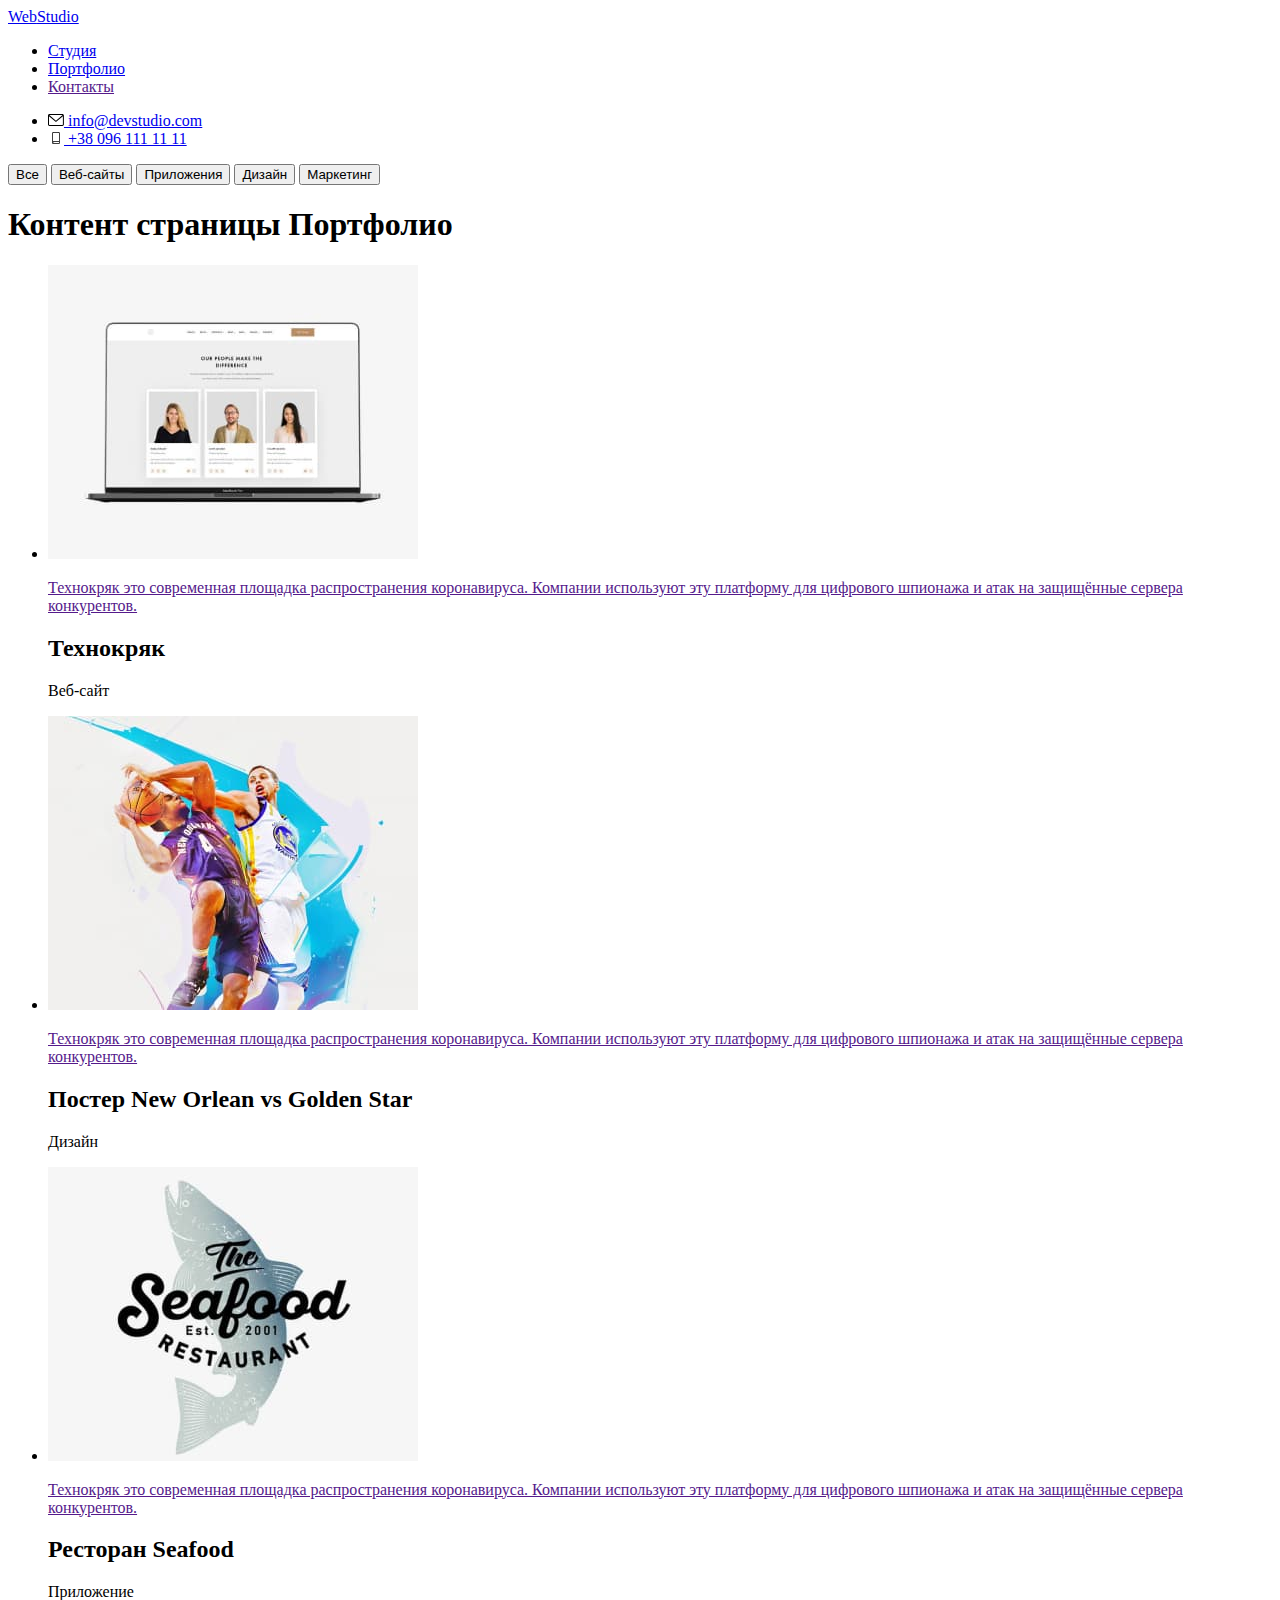
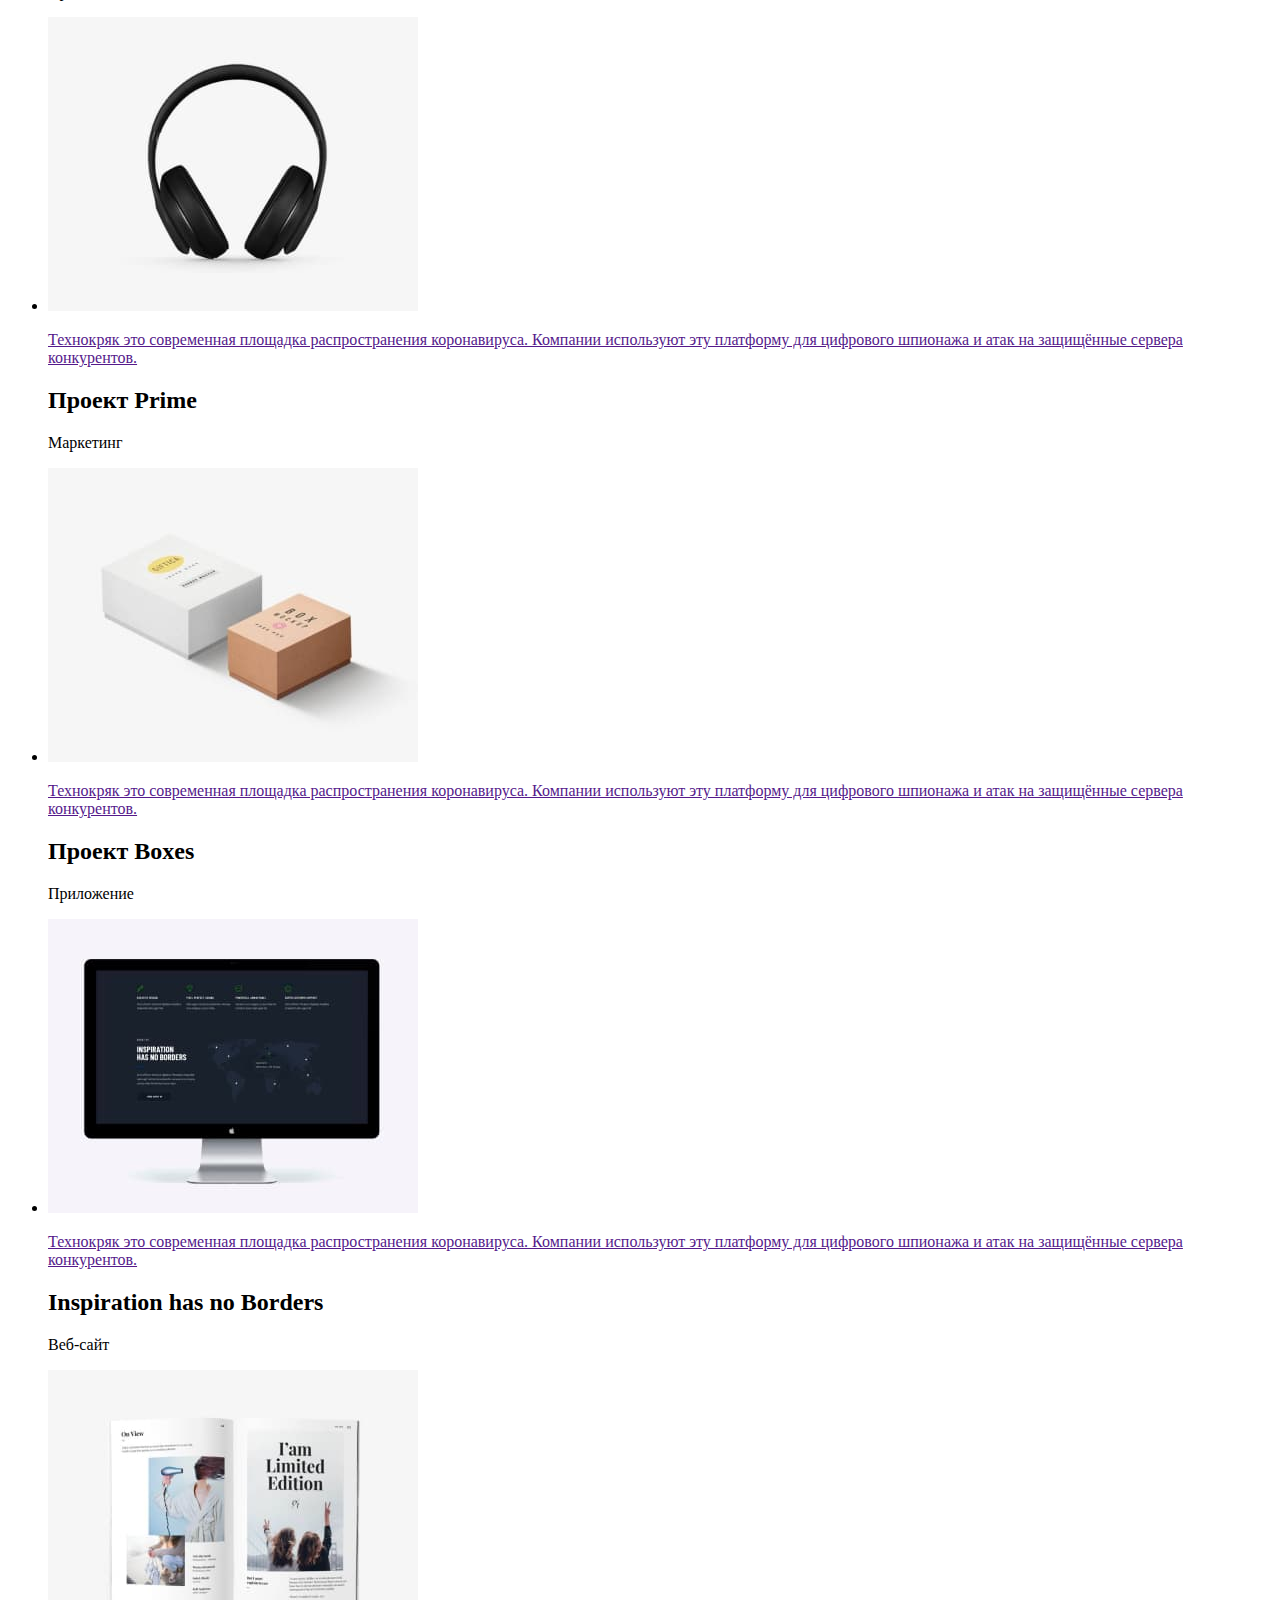
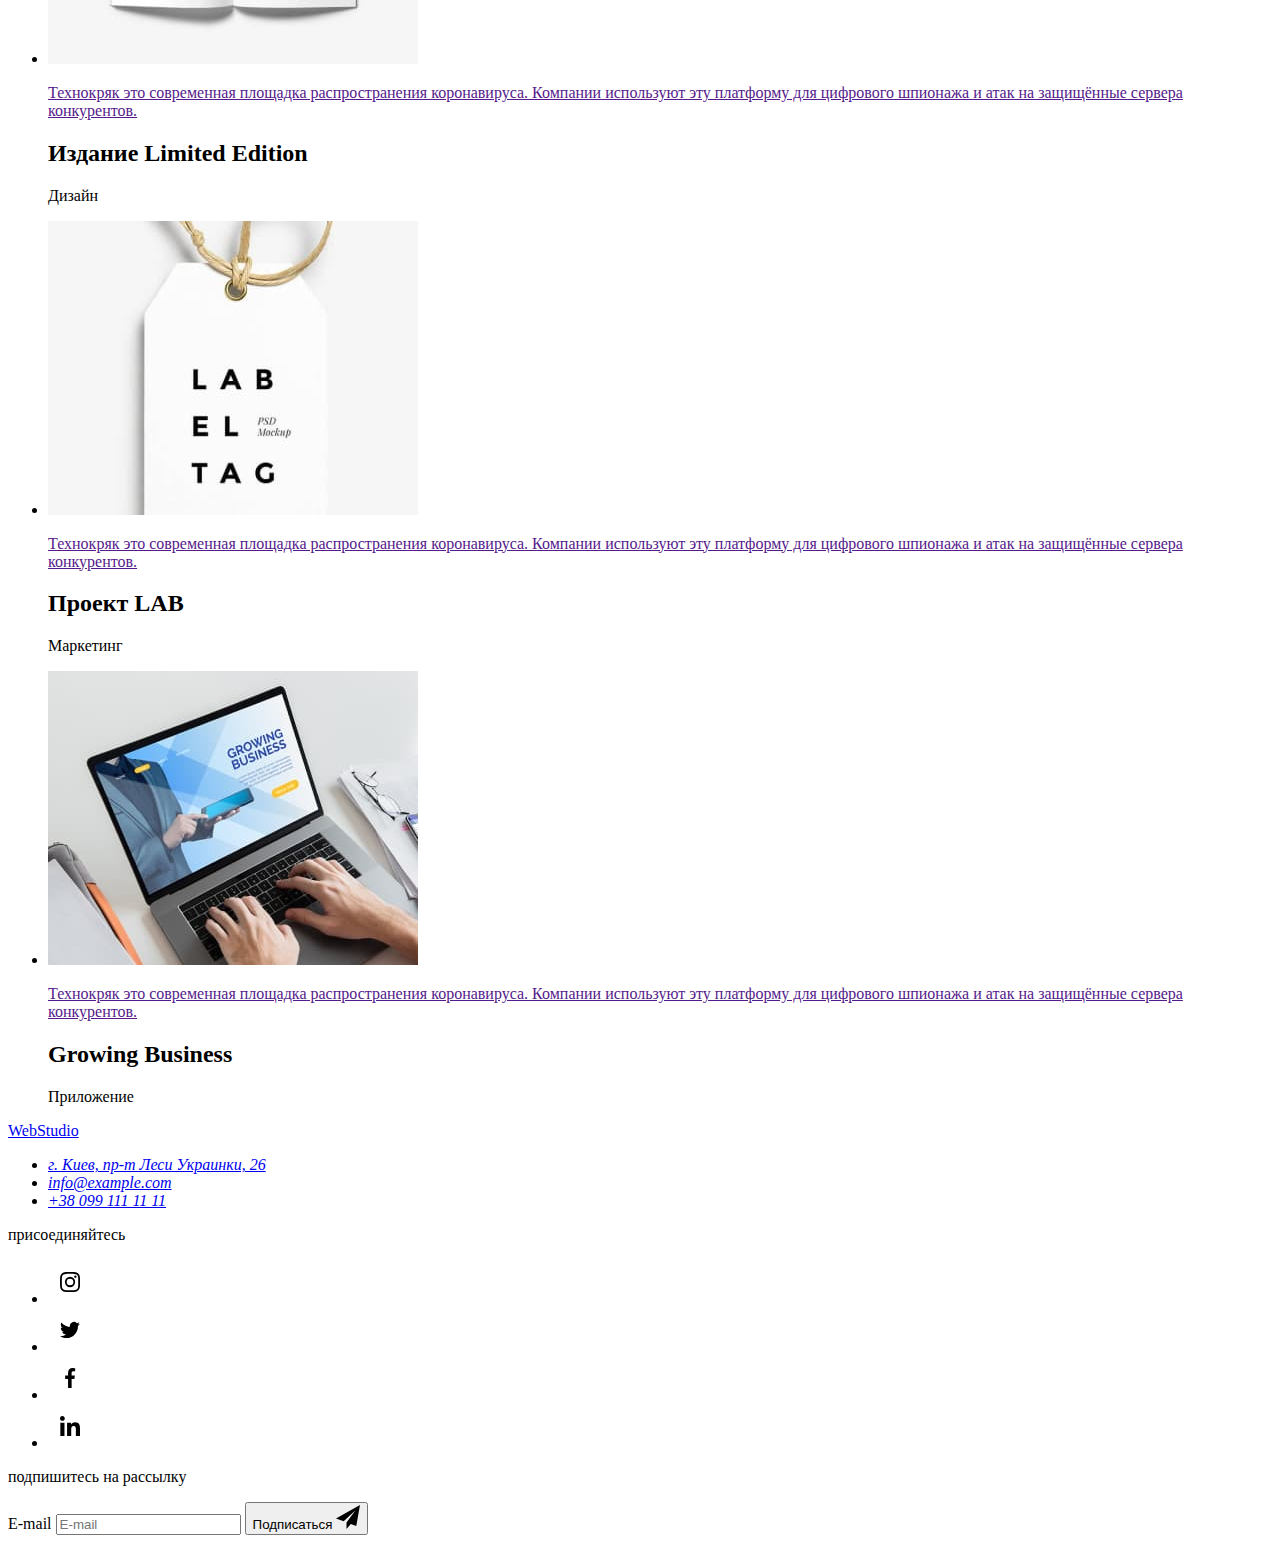
==== commit f84030dc: "16.10" ====
--- a/portfolio.html
+++ b/portfolio.html
@@ -5,9 +5,7 @@
     <meta http-equiv="X-UA-Compatible" content="IE=edge">
     <meta name="viewport" content="width=device-width, initial-scale=1.0">
     <title>Портфолио</title>
-        <link href="https://fonts.googleapis.com/css2?family=Raleway:wght@700&family=Roboto:wght@400;500;700;900&display=swap" rel="stylesheet"/>
-        <link rel="stylesheet" href="https://cdnjs.cloudflare.com/ajax/libs/modern-normalize/1.1.0/modern-normalize.min.css"/>
-        <link rel="stylesheet" href="./css/styles.css"/>
+        
 </head>
 
 <body>
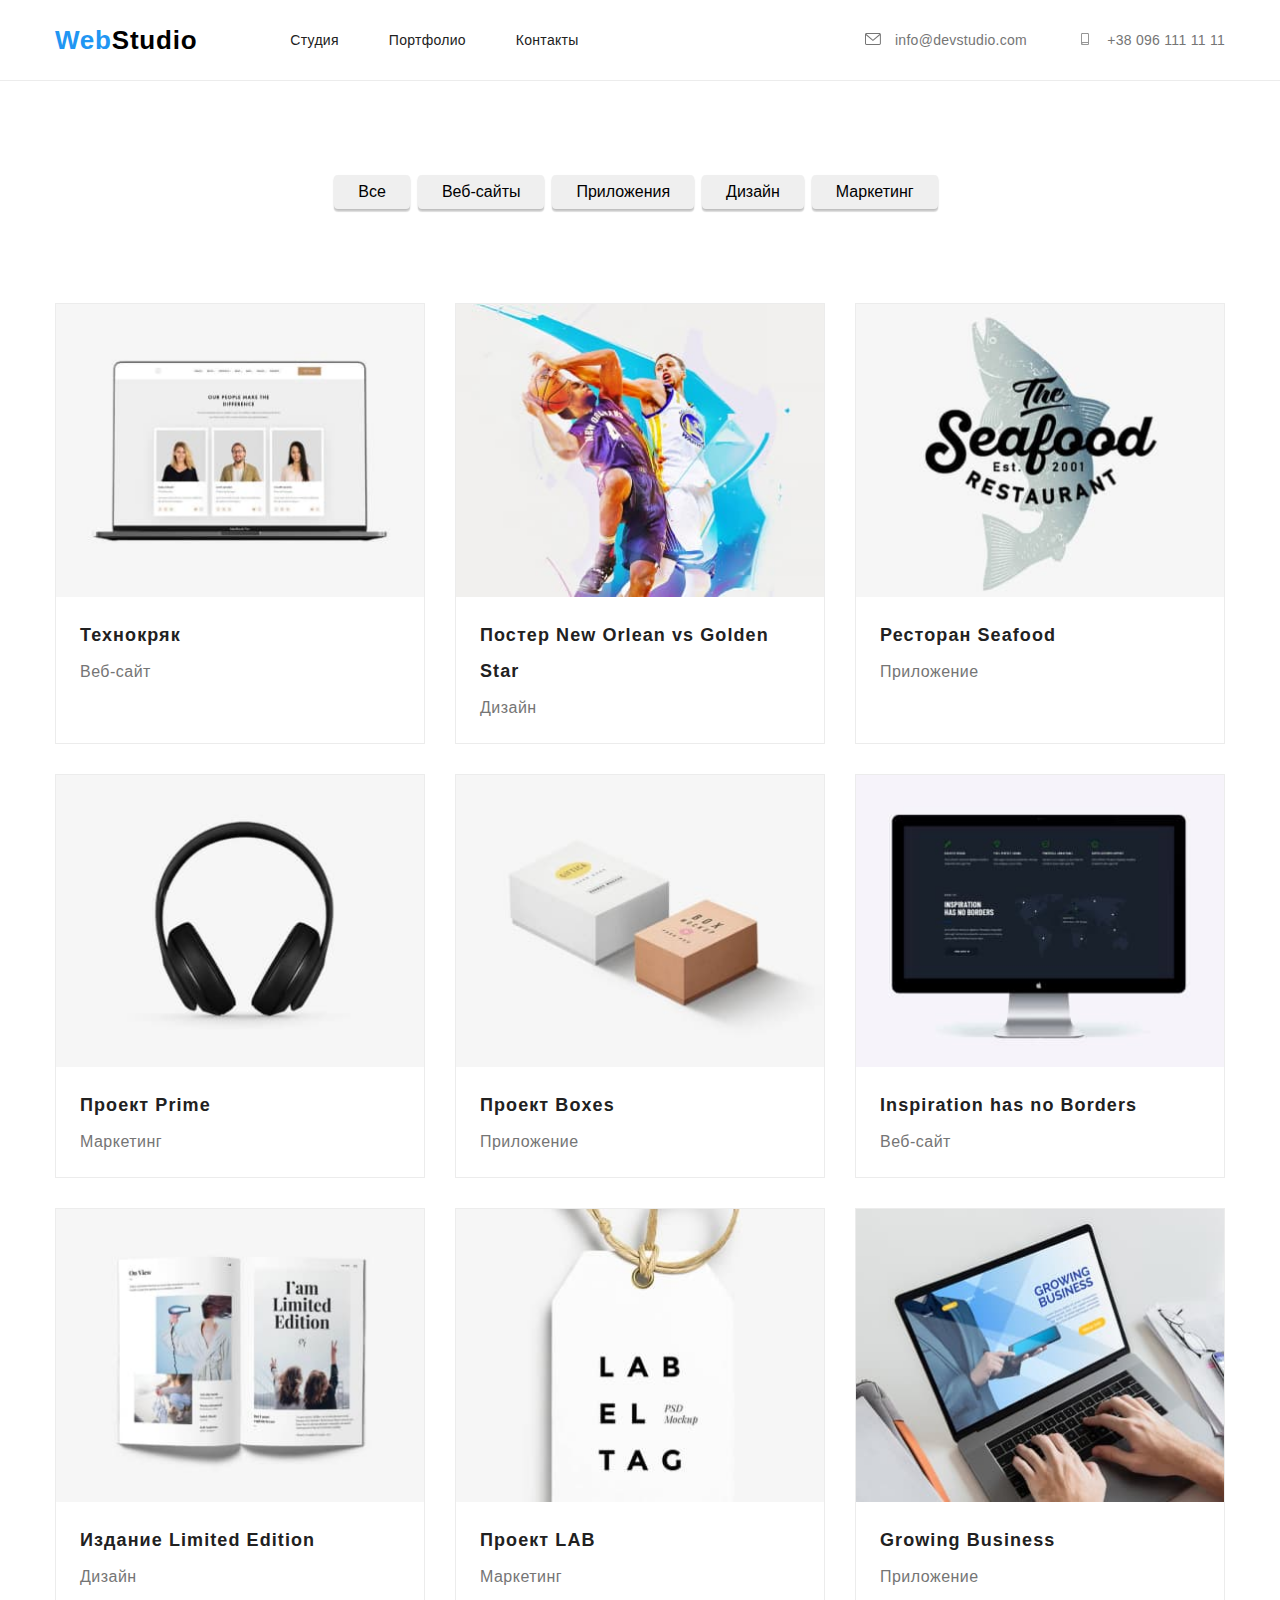
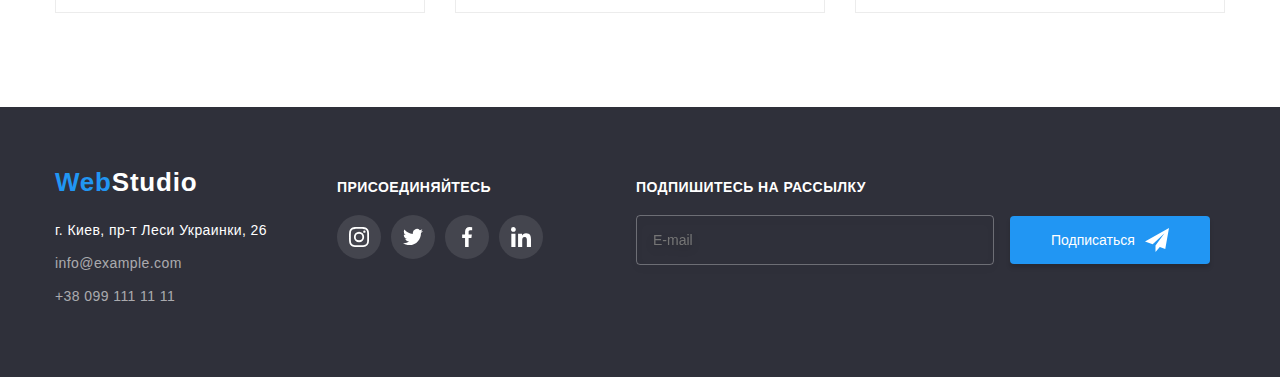
==== commit 1693b291: "19.10" ====
--- a/portfolio.html
+++ b/portfolio.html
@@ -5,7 +5,7 @@
     <meta http-equiv="X-UA-Compatible" content="IE=edge">
     <meta name="viewport" content="width=device-width, initial-scale=1.0">
     <title>Портфолио</title>
-        
+    <link rel="stylesheet" href="./css/portfolio.min.css"/>
 </head>
 
 <body>
@@ -61,155 +61,162 @@
             <ul class="card-set">
                 <li class="card-set__item">
                     <div class="product">
-                    <a class="product__card" href="">
-                        <img src="./images/portfolio1.jpg" alt="на компьютере открытый сайт Технокряк"
-                        width="370" height="294"/>
-                        <div class="product__overlay">
-                            <p class="product__ladel">Технокряк это современная площадка распространения коронавируса. Компании используют эту
-                                платформу для цифрового шпионажа и атак на защищённые сервера конкурентов.</p>
-                        </div>
-                    </a>
-                    </div>
-                    <div class="product__meta">
-                    <h2 class="product__name">Технокряк</h2>
-                    <p class="product__text">Веб-сайт</p>
-                    </div>
-                    
-                </li>
-
-                <li class="card-set__item">
-                    <div class="product">
-                    <a class="product__card" href="">
-                        <img src="./images/portfolio2.jpg" alt="постер с баскетболистами двух команд" 
-                        width="370" height="294"/>
-                        <div class="product__overlay">
-                            <p class="product__ladel">Технокряк это современная площадка распространения коронавируса. Компании используют эту
-                                платформу для цифрового шпионажа и атак на защищённые сервера конкурентов.</p>
-                        </div>
-                    </a>
-                    </div>
-                    <div class="product__meta">
-                    <h2 class="product__name">Постер <span lang="en">New Orlean vs Golden Star</span></h2>
-                    <p class="product__text">Дизайн</p>
-                    </div>
-                </li>
-
-                <li class="card-set__item">
-                    <div class="product">
-                    <a class="product__card" href="">
-                        <img src="./images/portfolio3.jpg" alt="логотип ресторану Морепродукты"
-                        width="370" height="294"/>
-                        <div class="product__overlay">
-                            <p class="product__ladel">Технокряк это современная площадка распространения коронавируса. Компании используют эту
-                                платформу для цифрового шпионажа и атак на защищённые сервера конкурентов.</p>
-                        </div>
-                    </a>
-                    </div>
-                    <div class="product__meta">
-                    <h2 class="product__name">Ресторан <span lang="en">Seafood</span></h2>
-                    <p class="product__text">Приложение</p>
-                    </div>
-                </li>
-
-                <li class="card-set__item">
-                    <div class="product">
-                    <a class="product__card" href="">
-                        <img src="./images/portfolio4.jpg" alt="беспроводные наушники чёрного цвета" 
-                        width="370" height="294"/>
-                        <div class="product__overlay">
-                            <p class="product__ladel">Технокряк это современная площадка распространения коронавируса. Компании используют эту
-                                платформу для цифрового шпионажа и атак на защищённые сервера конкурентов.</p>
-                        </div>
-                    </a>
-                    </div>
-                    <div class="product__meta">
-                    <h2 class="product__name">Проект <span lang="en">Prime</span></h2>
-                    <p class="product__text">Маркетинг</p>
-                    </div>
-                </li>
-
-                <li class="card-set__item">
-                    <div class="product">
-                    <a class="product__card" href="">
-                        <img src="./images/portfolio5.jpg" alt="две коробочки"
-                        width="370" height="294"/>
-                        <div class="product__overlay">
-                            <p class="product__ladel">Технокряк это современная площадка распространения коронавируса. Компании используют эту
-                                платформу для цифрового шпионажа и атак на защищённые сервера конкурентов.</p>
-                        </div>
-                    </a>
-                    </div>
-                    <div class="product__meta">
-                    <h2 class="product__name">Проект <span lang="en">Boxes</span></h2>
-                    <p class="product__text">Приложение</p>
-                    </div>
-                </li>
-
-                <li class="card-set__item">
-                    <div class="product">
-                    <a class="product__card" href="">
-                        <img src="./images/portfolio6.jpg" alt="на компьютере открытый сайт У вдохновения нет границ"
-                        width="370" height="294"/>
-                        <div class="product__overlay">
-                            <p class="product__ladel">Технокряк это современная площадка распространения коронавируса. Компании используют эту
-                                платформу для цифрового шпионажа и атак на защищённые сервера конкурентов.</p>
-                        </div>
-                    </a>
-                    </div>
-                    <div class="product__meta">
-                    <h2 class="product__name" lang="en">Inspiration has no Borders</h2>
-                    <p class="product__text">Веб-сайт</p>
-                    </div>
-                </li>
-
-                <li class="card-set__item">
-                    <div class="product">
-                    <a class="product__card" href="">
-                        <img src="./images/portfolio7.jpg" alt="книга"
-                        width="370" height="294"/>
-                        <div class="product__overlay">
-                            <p class="product__ladel">Технокряк это современная площадка распространения коронавируса. Компании используют эту
-                                платформу для цифрового шпионажа и атак на защищённые сервера конкурентов.</p>
-                        </div>
-                    </a>
-                    </div>
-                    <div class="product__meta">
-                    <h2 class="product__name">Издание <span lang="en">Limited Edition</span></h2>
-                    <p class="product__text">Дизайн</p>
-                    </div>
-                </li>
-
-                <li class="card-set__item">
-                    <div class="product">
-                    <a class="product__card" href="">
-                        <img src="./images/portfolio8.jpg" alt="этикетка с названием проекта"
-                        width="370" height="294"/>
-                        <div class="product__overlay">
-                            <p class="product__ladel">Технокряк это современная площадка распространения коронавируса. Компании используют эту
-                                платформу для цифрового шпионажа и атак на защищённые сервера конкурентов.</p>
-                        </div>
-                    </a>
-                    </div>
-                    <div class="product__meta">
-                    <h2 class="product__name">Проект <span lang="en">LAB</span></h2>
-                    <p class="product__text">Маркетинг</p>
-                    </div>
-                </li>
-                
-                <li class="card-set__item">
-                    <div class="product">
-                    <a class="product__card" href="">
-                        <img src="./images/portfolio9.jpg" alt="человек работает с приложением Растущий бизнес"
-                        width="370" height="294"/>
-                        <div class="product__overlay">
-                            <p class="product__ladel">Технокряк это современная площадка распространения коронавируса. Компании используют эту
-                                платформу для цифрового шпионажа и атак на защищённые сервера конкурентов.</p>
-                        </div>
-                    </a>
-                    </div>
-                    <div class="product__meta">
-                    <h2 class="product__name" lang="en">Growing Business</h2>
-                    <p class="product__text">Приложение</p>
+                        <a class="product__card" href="">
+                            <img src="./images/portfolio/portfolio1.jpg" alt="на компьютере открытый сайт Технокряк" width="370"
+                                height="294" />
+                            <div class="product__overlay">
+                                <p class="product__ladel">Технокряк это современная площадка распространения коронавируса. Компании
+                                    используют эту
+                                    платформу для цифрового шпионажа и атак на защищённые сервера конкурентов.</p>
+                            </div>
+                        </a>
+                    </div>
+                    <div class="product__meta">
+                        <h2 class="product__name">Технокряк</h2>
+                        <p class="product__text">Веб-сайт</p>
+                    </div>
+            
+                </li>
+            
+                <li class="card-set__item">
+                    <div class="product">
+                        <a class="product__card" href="">
+                            <img src="./images/portfolio/portfolio2.jpg" alt="постер с баскетболистами двух команд" width="370"
+                                height="294" />
+                            <div class="product__overlay">
+                                <p class="product__ladel">Технокряк это современная площадка распространения коронавируса. Компании
+                                    используют эту
+                                    платформу для цифрового шпионажа и атак на защищённые сервера конкурентов.</p>
+                            </div>
+                        </a>
+                    </div>
+                    <div class="product__meta">
+                        <h2 class="product__name">Постер <span lang="en">New Orlean vs Golden Star</span></h2>
+                        <p class="product__text">Дизайн</p>
+                    </div>
+                </li>
+            
+                <li class="card-set__item">
+                    <div class="product">
+                        <a class="product__card" href="">
+                            <img src="./images/portfolio/portfolio3.jpg" alt="логотип ресторану Морепродукты" width="370"
+                                height="294" />
+                            <div class="product__overlay">
+                                <p class="product__ladel">Технокряк это современная площадка распространения коронавируса. Компании
+                                    используют эту
+                                    платформу для цифрового шпионажа и атак на защищённые сервера конкурентов.</p>
+                            </div>
+                        </a>
+                    </div>
+                    <div class="product__meta">
+                        <h2 class="product__name">Ресторан <span lang="en">Seafood</span></h2>
+                        <p class="product__text">Приложение</p>
+                    </div>
+                </li>
+            
+                <li class="card-set__item">
+                    <div class="product">
+                        <a class="product__card" href="">
+                            <img src="./images/portfolio/portfolio4.jpg" alt="беспроводные наушники чёрного цвета" width="370"
+                                height="294" />
+                            <div class="product__overlay">
+                                <p class="product__ladel">Технокряк это современная площадка распространения коронавируса. Компании
+                                    используют эту
+                                    платформу для цифрового шпионажа и атак на защищённые сервера конкурентов.</p>
+                            </div>
+                        </a>
+                    </div>
+                    <div class="product__meta">
+                        <h2 class="product__name">Проект <span lang="en">Prime</span></h2>
+                        <p class="product__text">Маркетинг</p>
+                    </div>
+                </li>
+            
+                <li class="card-set__item">
+                    <div class="product">
+                        <a class="product__card" href="">
+                            <img src="./images/portfolio/portfolio5.jpg" alt="две коробочки" width="370" height="294" />
+                            <div class="product__overlay">
+                                <p class="product__ladel">Технокряк это современная площадка распространения коронавируса. Компании
+                                    используют эту
+                                    платформу для цифрового шпионажа и атак на защищённые сервера конкурентов.</p>
+                            </div>
+                        </a>
+                    </div>
+                    <div class="product__meta">
+                        <h2 class="product__name">Проект <span lang="en">Boxes</span></h2>
+                        <p class="product__text">Приложение</p>
+                    </div>
+                </li>
+            
+                <li class="card-set__item">
+                    <div class="product">
+                        <a class="product__card" href="">
+                            <img src="./images/portfolio/portfolio6.jpg" alt="на компьютере открытый сайт У вдохновения нет границ"
+                                width="370" height="294" />
+                            <div class="product__overlay">
+                                <p class="product__ladel">Технокряк это современная площадка распространения коронавируса. Компании
+                                    используют эту
+                                    платформу для цифрового шпионажа и атак на защищённые сервера конкурентов.</p>
+                            </div>
+                        </a>
+                    </div>
+                    <div class="product__meta">
+                        <h2 class="product__name" lang="en">Inspiration has no Borders</h2>
+                        <p class="product__text">Веб-сайт</p>
+                    </div>
+                </li>
+            
+                <li class="card-set__item">
+                    <div class="product">
+                        <a class="product__card" href="">
+                            <img src="./images/portfolio/portfolio7.jpg" alt="книга" width="370" height="294" />
+                            <div class="product__overlay">
+                                <p class="product__ladel">Технокряк это современная площадка распространения коронавируса. Компании
+                                    используют эту
+                                    платформу для цифрового шпионажа и атак на защищённые сервера конкурентов.</p>
+                            </div>
+                        </a>
+                    </div>
+                    <div class="product__meta">
+                        <h2 class="product__name">Издание <span lang="en">Limited Edition</span></h2>
+                        <p class="product__text">Дизайн</p>
+                    </div>
+                </li>
+            
+                <li class="card-set__item">
+                    <div class="product">
+                        <a class="product__card" href="">
+                            <img src="./images/portfolio/portfolio8.jpg" alt="этикетка с названием проекта" width="370"
+                                height="294" />
+                            <div class="product__overlay">
+                                <p class="product__ladel">Технокряк это современная площадка распространения коронавируса. Компании
+                                    используют эту
+                                    платформу для цифрового шпионажа и атак на защищённые сервера конкурентов.</p>
+                            </div>
+                        </a>
+                    </div>
+                    <div class="product__meta">
+                        <h2 class="product__name">Проект <span lang="en">LAB</span></h2>
+                        <p class="product__text">Маркетинг</p>
+                    </div>
+                </li>
+            
+                <li class="card-set__item">
+                    <div class="product">
+                        <a class="product__card" href="">
+                            <img src="./images/portfolio/portfolio9.jpg" alt="человек работает с приложением Растущий бизнес"
+                                width="370" height="294" />
+                            <div class="product__overlay">
+                                <p class="product__ladel">Технокряк это современная площадка распространения коронавируса. Компании
+                                    используют эту
+                                    платформу для цифрового шпионажа и атак на защищённые сервера конкурентов.</p>
+                            </div>
+                        </a>
+                    </div>
+                    <div class="product__meta">
+                        <h2 class="product__name" lang="en">Growing Business</h2>
+                        <p class="product__text">Приложение</p>
                     </div>
                 </li>
             </ul>
--- a/css/portfolio.min.css
+++ b/css/portfolio.min.css
@@ -0,0 +1,2 @@
+@font-face{font-family:'Raleway';src:url("../base/fonts/Raleway-Bold.woff2") format("woff2"),url("../base/fonts/Raleway-Bold.woff") format("woff");font-weight:700;font-style:normal;font-display:auto}@font-face{font-family:'Roboto';src:url("../base/fonts/Roboto-Regular.woff2") format("woff2"),url("../base/fonts/Roboto-Regular.woff") format("woff");font-weight:400;font-style:normal;font-display:auto}@font-face{font-family:'Roboto';src:url("../base/fonts/Roboto-Medium.woff2") format("woff2"),url("../base/fonts/Roboto-Medium.woff") format("woff");font-weight:500;font-style:normal;font-display:auto}@font-face{font-family:'Roboto';src:url("../base/fonts/Roboto-Bold.woff2") format("woff2"),url("../base/fonts/Roboto-Bold.woff") format("woff");font-weight:700;font-style:normal;font-display:auto}@font-face{font-family:'Roboto';src:url("../base/fonts/Roboto-Black.woff2") format("woff2"),url("../base/fonts/Roboto-Black.woff") format("woff");font-weight:900;font-style:normal;font-display:auto}/*! modern-normalize v1.1.0 | MIT License | https://github.com/sindresorhus/modern-normalize */*,::before,::after{-webkit-box-sizing:border-box;box-sizing:border-box}html{line-height:1.15;-webkit-text-size-adjust:100%;-moz-tab-size:4;-o-tab-size:4;tab-size:4}body{margin:0;font-family:system-ui,-apple-system,"Segoe UI",Roboto,Helvetica,Arial,sans-serif,"Apple Color Emoji","Segoe UI Emoji"}hr{height:0;color:inherit}abbr[title]{-webkit-text-decoration:underline dotted;text-decoration:underline dotted}b,strong{font-weight:bolder}code,kbd,samp,pre{font-family:ui-monospace, SFMono-Regular, Consolas, 'Liberation Mono', Menlo, monospace;font-size:1em}small{font-size:80%}sub,sup{font-size:75%;line-height:0;position:relative;vertical-align:baseline}sub{bottom:-0.25em}sup{top:-0.5em}table{text-indent:0;border-color:inherit}button,input,optgroup,select,textarea{font-family:inherit;font-size:100%;line-height:1.15;margin:0}button,select{text-transform:none}button,[type='button'],[type='reset'],[type='submit']{-webkit-appearance:button}::-moz-focus-inner{border-style:none;padding:0}:-moz-focusring{outline:1px dotted ButtonText}:-moz-ui-invalid{box-shadow:none}legend{padding:0}progress{vertical-align:baseline}::-webkit-inner-spin-button,::-webkit-outer-spin-button{height:auto}[type='search']{-webkit-appearance:textfield;outline-offset:-2px}::-webkit-search-decoration{-webkit-appearance:none}::-webkit-file-upload-button{-webkit-appearance:button;font:inherit}summary{display:list-item}.container{width:1200px;margin:0 auto;padding-right:15px;padding-left:15px}.section{padding-top:94px;padding-bottom:94px}body{font-family:Roboto, sans-serif;font-size:14px;background-color:#ffffff;color:#757575}img{display:block;max-width:100%;height:auto}textarea{resize:none}.site-nav,.contacts,.card-set,.footer-contacts,.social{list-style:none;padding:0;margin:0}.form-subscription__btn{color:#fff;background-color:#2196f3;text-align:center;margin-right:auto;margin-left:auto;border-radius:4px;cursor:pointer}.page-header{border-bottom:1px solid #ececec}.page-header__nav{display:-webkit-box;display:-ms-flexbox;display:flex;-webkit-box-pack:center;-ms-flex-pack:center;justify-content:center;-webkit-box-align:center;-ms-flex-align:center;align-items:center;align-items:center;height:80px}.logo-header,.logo-footer{font-family:Raleway, sans-serif;font-weight:700;font-size:26px;line-height:31px;letter-spacing:.03em;text-transform:none;text-decoration:none}.logo-header{color:#000}.logo-header__text{color:#2196f3}.logo-footer{color:#fff;display:block;margin-bottom:20px}.logo-footer__text{color:#2196f3}.site-nav{display:-webkit-box;display:-ms-flexbox;display:flex;margin-top:0;margin-bottom:0;margin-left:93px;padding-left:0}.site-nav__item:not(:first-child){margin-left:50px}.site-nav__link{color:#212121;font-weight:500;font-size:14px;line-height:16px;letter-spacing:.02em;text-transform:none;text-decoration:none;display:block;margin-bottom:0px;padding-top:32px;padding-bottom:32px;-webkit-transition:color 250ms cubic-bezier(0.4, 0, 0.2, 1),opacity 250ms cubic-bezier(0.4, 0, 0.2, 1);transition:color 250ms cubic-bezier(0.4, 0, 0.2, 1),opacity 250ms cubic-bezier(0.4, 0, 0.2, 1)}.site-nav__link:hover,.site-nav__link:focus{color:#2196f3;fill:#2196f3}.site-nav__link{position:relative}.site-nav__link::after{content:"";position:absolute;display:block;bottom:-1px;left:0;width:100%;height:4px;background-color:#2196f3;border-radius:2px;opacity:0}.site-nav__link:hover::after,.site-nav__link:focus::after{opacity:1}.contacts{display:-webkit-box;display:-ms-flexbox;display:flex;margin-top:0;margin-bottom:0;margin-left:auto}.contacts__item:last-child{margin-left:50px}.contacts__link{color:#757575;font-weight:500;font-size:14px;line-height:16px;letter-spacing:.02em;text-transform:none;text-decoration:none;fill:#757575}.contacts__link:hover,.contacts__link:focus{color:#2196f3;fill:#2196f3}.contacts__icon{margin-right:10px}.filter{color:#212121;font-weight:500;font-size:16px;line-height:26px;letter-spacing:.03em;text-transform:none;text-align:center;display:-webkit-box;display:-ms-flexbox;display:flex;-webkit-box-pack:center;-ms-flex-pack:center;justify-content:center;-webkit-box-align:center;-ms-flex-align:center;align-items:center;-webkit-transition:color 250ms cubic-bezier(0.4, 0, 0.2, 1),background-color 250ms transition-timing,-webkit-box-shadow 250ms cubic-bezier(0.4, 0, 0.2, 1);transition:color 250ms cubic-bezier(0.4, 0, 0.2, 1),background-color 250ms transition-timing,-webkit-box-shadow 250ms cubic-bezier(0.4, 0, 0.2, 1);transition:color 250ms cubic-bezier(0.4, 0, 0.2, 1),background-color 250ms transition-timing,box-shadow 250ms cubic-bezier(0.4, 0, 0.2, 1);transition:color 250ms cubic-bezier(0.4, 0, 0.2, 1),background-color 250ms transition-timing,box-shadow 250ms cubic-bezier(0.4, 0, 0.2, 1),-webkit-box-shadow 250ms cubic-bezier(0.4, 0, 0.2, 1)}.filter__btn{margin-top:94px;margin-right:8px;border-radius:4px;padding:6px 22px;border-color:transparent;-webkit-box-shadow:0px 3px 1px rgba(0,0,0,0.1),0px 1px 2px rgba(0,0,0,0.08),0px 2px 2px rgba(0,0,0,0.12);box-shadow:0px 3px 1px rgba(0,0,0,0.1),0px 1px 2px rgba(0,0,0,0.08),0px 2px 2px rgba(0,0,0,0.12)}.filter__btn:hover,.filter__btn:focus{background-color:#2196f3;color:#fff;cursor:pointer;border-radius:4px}.hide{display:none}.card-set{display:-webkit-box;display:-ms-flexbox;display:flex;-ms-flex-wrap:wrap;flex-wrap:wrap;margin:-15px;padding:0}.card-set__item{width:370px;margin:15px;border:1px solid #ececec}.card-set__item:hover{background-color:#fff;-webkit-box-shadow:0px 1px 3px rgba(0,0,0,0.12),0px 1px 1px rgba(0,0,0,0.14),0px 2px 1px rgba(0,0,0,0.2);box-shadow:0px 1px 3px rgba(0,0,0,0.12),0px 1px 1px rgba(0,0,0,0.14),0px 2px 1px rgba(0,0,0,0.2);border-radius:0px 0px 4px 4px}.product__meta{padding:20px 24px}.product__name{color:#212121;font-weight:700;font-size:18px;line-height:36px;letter-spacing:.06em;text-transform:none;margin:0;padding-top:0;padding-bottom:4px}.product__text{color:.product__text text-color;font-weight:400;font-size:16px;line-height:30px;letter-spacing:.03em;text-transform:none;margin:0;padding-bottom:0}.product__overlay{position:absolute;bottom:0;left:0;width:100%;height:100%;padding:63px 24px;-webkit-transform:translateY(100%);transform:translateY(100%);visibility:hidden;background-color:rgba(33,150,243,0.9);-webkit-transition:visibility 250ms cubic-bezier(0.4, 0, 0.2, 1),background-color 250ms cubic-bezier(0.4, 0, 0.2, 1),-webkit-transform 250ms cubic-bezier(0.4, 0, 0.2, 1);transition:visibility 250ms cubic-bezier(0.4, 0, 0.2, 1),background-color 250ms cubic-bezier(0.4, 0, 0.2, 1),-webkit-transform 250ms cubic-bezier(0.4, 0, 0.2, 1);transition:transform 250ms cubic-bezier(0.4, 0, 0.2, 1),visibility 250ms cubic-bezier(0.4, 0, 0.2, 1),background-color 250ms cubic-bezier(0.4, 0, 0.2, 1);transition:transform 250ms cubic-bezier(0.4, 0, 0.2, 1),visibility 250ms cubic-bezier(0.4, 0, 0.2, 1),background-color 250ms cubic-bezier(0.4, 0, 0.2, 1),-webkit-transform 250ms cubic-bezier(0.4, 0, 0.2, 1)}.product__label{color:#fff;font-weight:400;font-size:18px;line-height:28px;letter-spacing:.03em;text-transform:none;margin:0;padding:0}.page-footer{background-color:#2f303a;padding:60px 0}.container.footer{display:-webkit-box;display:-ms-flexbox;display:flex;-ms-flex-wrap:wrap;flex-wrap:wrap}.footer-social{margin-top:12px;margin-left:70px}.footer-contacts{margin-bottom:0;padding-left:0}.location{color:#fff;font-weight:400;font-size:14px;line-height:24px;letter-spacing:.03em;text-transform:none;font-style:normal;text-decoration:none}.footer-contacts__link{color:rgba(255,255,255,0.6);font-weight:400;font-size:14px;line-height:24px;letter-spacing:.03em;text-transform:none;font-style:normal;text-decoration:none;display:inline-block;margin-bottom:9px;-webkit-transition:color 250ms cubic-bezier(0.4, 0, 0.2, 1);transition:color 250ms cubic-bezier(0.4, 0, 0.2, 1)}.footer-contacts__link:hover,.footer-contacts__link:focus{color:#2196f3}.footer-social__title,.form-subscription__title{color:#fff;font-weight:700;font-size:14px;line-height:16px;letter-spacing:.03em;text-transform:uppercase;margin-top:0;margin-bottom:20px}.social{display:-webkit-box;display:-ms-flexbox;display:flex;-ms-flex-wrap:wrap;flex-wrap:wrap;-webkit-box-pack:center;-ms-flex-pack:center;justify-content:center;margin:0;padding:0}.social__item:not(:last-child){margin-right:10px}.social__icon{border-radius:50%;fill:#fff;background-color:rgba(255,255,255,0.1);-webkit-transition:fill 250ms cubic-bezier(0.4, 0, 0.2, 1),background-color 250ms cubic-bezier(0.4, 0, 0.2, 1),-webkit-filter 250ms cubic-bezier(0.4, 0, 0.2, 1);transition:fill 250ms cubic-bezier(0.4, 0, 0.2, 1),background-color 250ms cubic-bezier(0.4, 0, 0.2, 1),-webkit-filter 250ms cubic-bezier(0.4, 0, 0.2, 1);transition:fill 250ms cubic-bezier(0.4, 0, 0.2, 1),background-color 250ms cubic-bezier(0.4, 0, 0.2, 1),filter 250ms cubic-bezier(0.4, 0, 0.2, 1);transition:fill 250ms cubic-bezier(0.4, 0, 0.2, 1),background-color 250ms cubic-bezier(0.4, 0, 0.2, 1),filter 250ms cubic-bezier(0.4, 0, 0.2, 1),-webkit-filter 250ms cubic-bezier(0.4, 0, 0.2, 1)}.social__icon:hover,.social__icon:focus{background-color:#2196f3;-webkit-filter:drop-shadow(0px 4px 4px rgba(0,0,0,0.25));filter:drop-shadow(0px 4px 4px rgba(0,0,0,0.25))}.form-subscription{margin-top:12px;margin-left:93px}.form-subscription__block{display:block;margin:0;padding:0}.form-subscription__label{display:none}.form-subscription__input{width:358px;height:50px;padding:15px 16px;border-radius:4px;-webkit-box-sizing:border-box;box-sizing:border-box;background-color:transparent;color:rgba(255,255,255,0.6);border:1px solid rgba(255,255,255,0.3);-webkit-filter:drop-shadow(0px 4px 4px rgba(0,0,0,0.15));filter:drop-shadow(0px 4px 4px rgba(0,0,0,0.15))}.form-subscription__btn{display:-webkit-inline-box;display:-ms-inline-flexbox;display:inline-flex;-webkit-box-pack:center;-ms-flex-pack:center;justify-content:center;-webkit-box-align:center;-ms-flex-align:center;align-items:center;margin-right:0;margin-left:12px;padding:10px 0px;min-width:200px;border-color:transparent;-webkit-box-shadow:0px 4px 4px rgba(0,0,0,0.15);box-shadow:0px 4px 4px rgba(0,0,0,0.15);-webkit-transition:background-color 250ms cubic-bezier(0.4, 0, 0.2, 1),-webkit-box-shadow 250ms cubic-bezier(0.4, 0, 0.2, 1);transition:background-color 250ms cubic-bezier(0.4, 0, 0.2, 1),-webkit-box-shadow 250ms cubic-bezier(0.4, 0, 0.2, 1);transition:background-color 250ms cubic-bezier(0.4, 0, 0.2, 1),box-shadow 250ms cubic-bezier(0.4, 0, 0.2, 1);transition:background-color 250ms cubic-bezier(0.4, 0, 0.2, 1),box-shadow 250ms cubic-bezier(0.4, 0, 0.2, 1),-webkit-box-shadow 250ms cubic-bezier(0.4, 0, 0.2, 1)}.form-subscription__btn:hover,.form-subscription__btn:focus{border-radius:4px;background-color:#188ce8;-webkit-box-shadow:0px 4px 4px rgba(0,0,0,0.15);box-shadow:0px 4px 4px rgba(0,0,0,0.15)}.button-icon{display:-webkit-inline-box;display:-ms-inline-flexbox;display:inline-flex;-webkit-box-align:center;-ms-flex-align:center;align-items:center;margin-left:10px;fill:#fff}
+/*# sourceMappingURL=portfolio.min.css.map */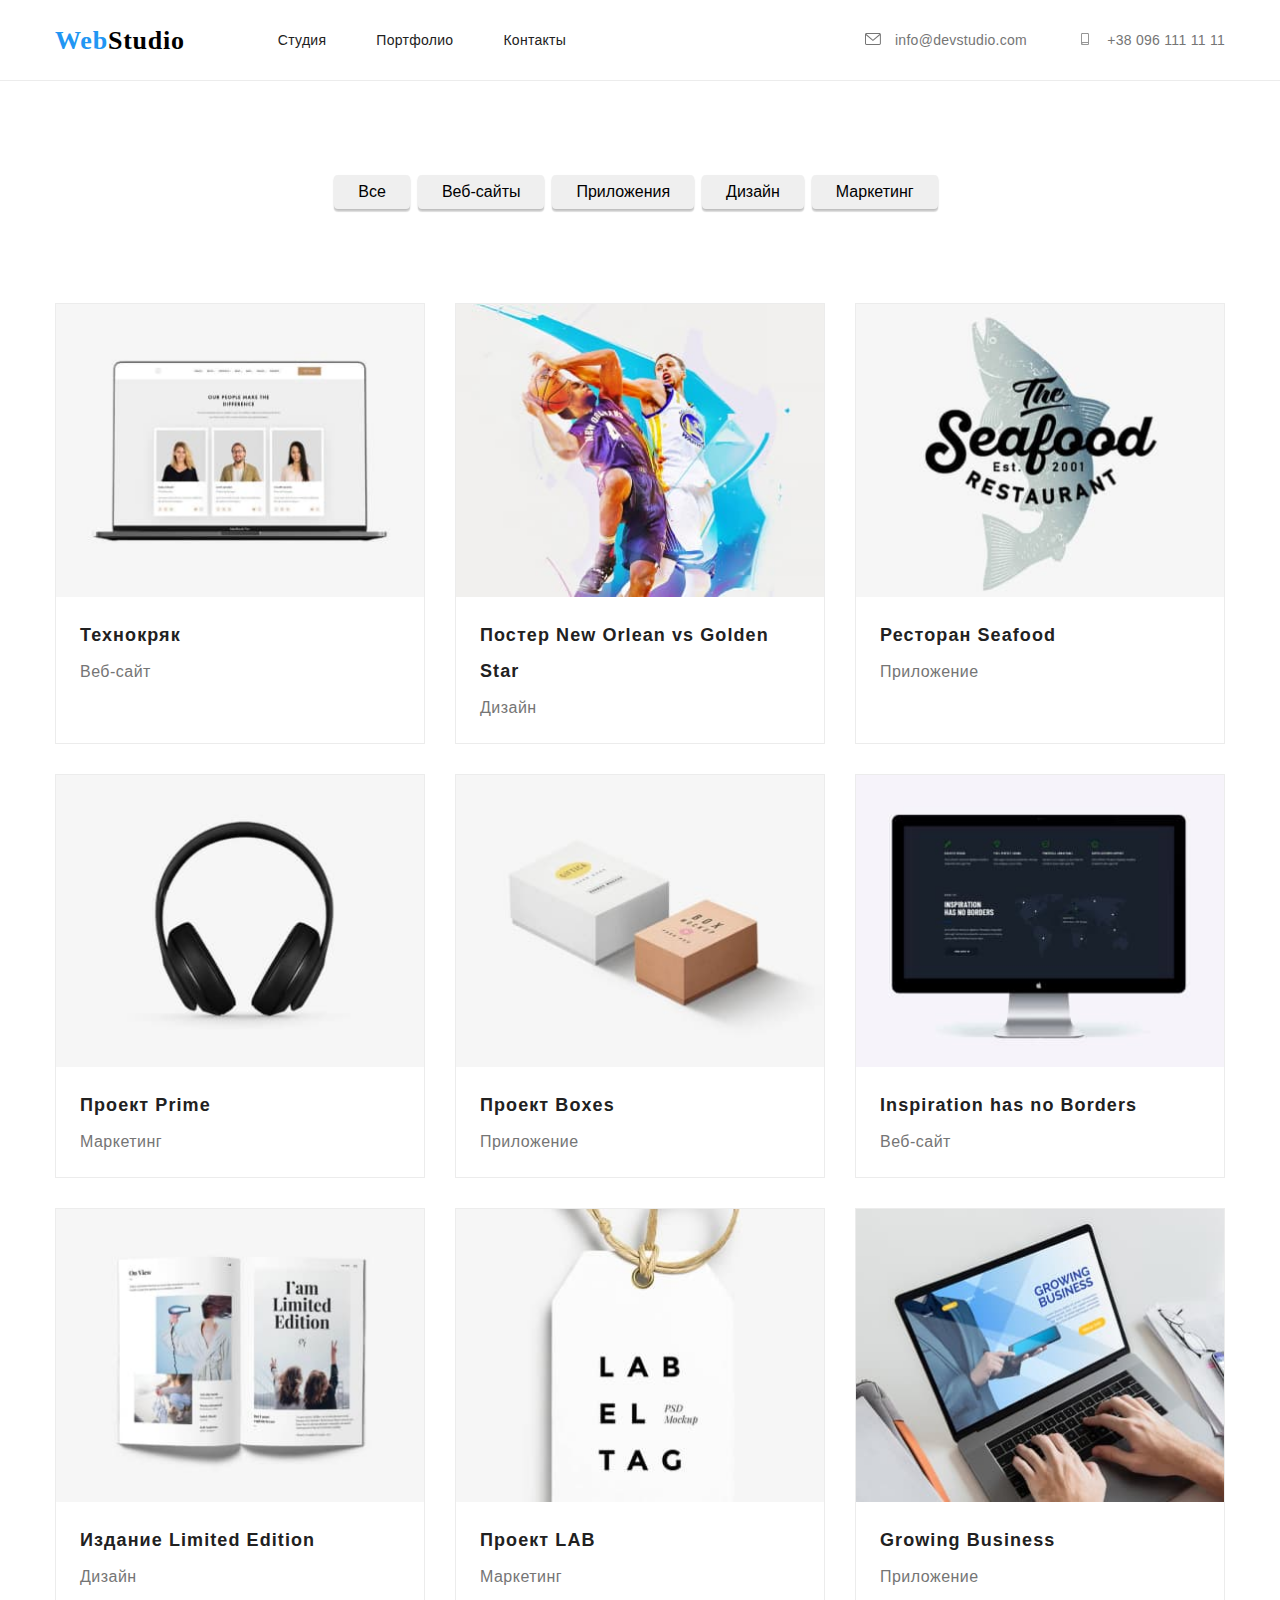
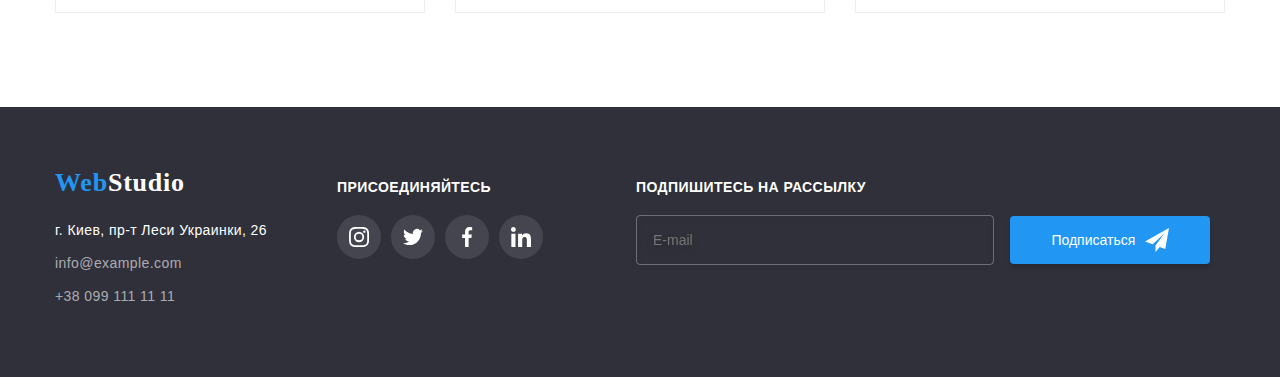
==== commit 6e455743: "Правка класса product..." ====
--- a/portfolio.html
+++ b/portfolio.html
@@ -65,7 +65,7 @@
                             <img src="./images/portfolio/portfolio1.jpg" alt="на компьютере открытый сайт Технокряк" width="370"
                                 height="294" />
                             <div class="product__overlay">
-                                <p class="product__ladel">Технокряк это современная площадка распространения коронавируса. Компании
+                                <p class="product__label">Технокряк это современная площадка распространения коронавируса. Компании
                                     используют эту
                                     платформу для цифрового шпионажа и атак на защищённые сервера конкурентов.</p>
                             </div>
@@ -84,7 +84,7 @@
                             <img src="./images/portfolio/portfolio2.jpg" alt="постер с баскетболистами двух команд" width="370"
                                 height="294" />
                             <div class="product__overlay">
-                                <p class="product__ladel">Технокряк это современная площадка распространения коронавируса. Компании
+                                <p class="product__label">Технокряк это современная площадка распространения коронавируса. Компании
                                     используют эту
                                     платформу для цифрового шпионажа и атак на защищённые сервера конкурентов.</p>
                             </div>
@@ -102,7 +102,7 @@
                             <img src="./images/portfolio/portfolio3.jpg" alt="логотип ресторану Морепродукты" width="370"
                                 height="294" />
                             <div class="product__overlay">
-                                <p class="product__ladel">Технокряк это современная площадка распространения коронавируса. Компании
+                                <p class="product__label">Технокряк это современная площадка распространения коронавируса. Компании
                                     используют эту
                                     платформу для цифрового шпионажа и атак на защищённые сервера конкурентов.</p>
                             </div>
@@ -120,7 +120,7 @@
                             <img src="./images/portfolio/portfolio4.jpg" alt="беспроводные наушники чёрного цвета" width="370"
                                 height="294" />
                             <div class="product__overlay">
-                                <p class="product__ladel">Технокряк это современная площадка распространения коронавируса. Компании
+                                <p class="product__label">Технокряк это современная площадка распространения коронавируса. Компании
                                     используют эту
                                     платформу для цифрового шпионажа и атак на защищённые сервера конкурентов.</p>
                             </div>
@@ -137,7 +137,7 @@
                         <a class="product__card" href="">
                             <img src="./images/portfolio/portfolio5.jpg" alt="две коробочки" width="370" height="294" />
                             <div class="product__overlay">
-                                <p class="product__ladel">Технокряк это современная площадка распространения коронавируса. Компании
+                                <p class="product__label">Технокряк это современная площадка распространения коронавируса. Компании
                                     используют эту
                                     платформу для цифрового шпионажа и атак на защищённые сервера конкурентов.</p>
                             </div>
@@ -155,7 +155,7 @@
                             <img src="./images/portfolio/portfolio6.jpg" alt="на компьютере открытый сайт У вдохновения нет границ"
                                 width="370" height="294" />
                             <div class="product__overlay">
-                                <p class="product__ladel">Технокряк это современная площадка распространения коронавируса. Компании
+                                <p class="product__label">Технокряк это современная площадка распространения коронавируса. Компании
                                     используют эту
                                     платформу для цифрового шпионажа и атак на защищённые сервера конкурентов.</p>
                             </div>
@@ -172,7 +172,7 @@
                         <a class="product__card" href="">
                             <img src="./images/portfolio/portfolio7.jpg" alt="книга" width="370" height="294" />
                             <div class="product__overlay">
-                                <p class="product__ladel">Технокряк это современная площадка распространения коронавируса. Компании
+                                <p class="product__label">Технокряк это современная площадка распространения коронавируса. Компании
                                     используют эту
                                     платформу для цифрового шпионажа и атак на защищённые сервера конкурентов.</p>
                             </div>
@@ -190,7 +190,7 @@
                             <img src="./images/portfolio/portfolio8.jpg" alt="этикетка с названием проекта" width="370"
                                 height="294" />
                             <div class="product__overlay">
-                                <p class="product__ladel">Технокряк это современная площадка распространения коронавируса. Компании
+                                <p class="product__label">Технокряк это современная площадка распространения коронавируса. Компании
                                     используют эту
                                     платформу для цифрового шпионажа и атак на защищённые сервера конкурентов.</p>
                             </div>
@@ -208,7 +208,7 @@
                             <img src="./images/portfolio/portfolio9.jpg" alt="человек работает с приложением Растущий бизнес"
                                 width="370" height="294" />
                             <div class="product__overlay">
-                                <p class="product__ladel">Технокряк это современная площадка распространения коронавируса. Компании
+                                <p class="product__label">Технокряк это современная площадка распространения коронавируса. Компании
                                     используют эту
                                     платформу для цифрового шпионажа и атак на защищённые сервера конкурентов.</p>
                             </div>
--- a/css/portfolio.min.css
+++ b/css/portfolio.min.css
@@ -1,2 +1,2 @@
-@font-face{font-family:'Raleway';src:url("../base/fonts/Raleway-Bold.woff2") format("woff2"),url("../base/fonts/Raleway-Bold.woff") format("woff");font-weight:700;font-style:normal;font-display:auto}@font-face{font-family:'Roboto';src:url("../base/fonts/Roboto-Regular.woff2") format("woff2"),url("../base/fonts/Roboto-Regular.woff") format("woff");font-weight:400;font-style:normal;font-display:auto}@font-face{font-family:'Roboto';src:url("../base/fonts/Roboto-Medium.woff2") format("woff2"),url("../base/fonts/Roboto-Medium.woff") format("woff");font-weight:500;font-style:normal;font-display:auto}@font-face{font-family:'Roboto';src:url("../base/fonts/Roboto-Bold.woff2") format("woff2"),url("../base/fonts/Roboto-Bold.woff") format("woff");font-weight:700;font-style:normal;font-display:auto}@font-face{font-family:'Roboto';src:url("../base/fonts/Roboto-Black.woff2") format("woff2"),url("../base/fonts/Roboto-Black.woff") format("woff");font-weight:900;font-style:normal;font-display:auto}/*! modern-normalize v1.1.0 | MIT License | https://github.com/sindresorhus/modern-normalize */*,::before,::after{-webkit-box-sizing:border-box;box-sizing:border-box}html{line-height:1.15;-webkit-text-size-adjust:100%;-moz-tab-size:4;-o-tab-size:4;tab-size:4}body{margin:0;font-family:system-ui,-apple-system,"Segoe UI",Roboto,Helvetica,Arial,sans-serif,"Apple Color Emoji","Segoe UI Emoji"}hr{height:0;color:inherit}abbr[title]{-webkit-text-decoration:underline dotted;text-decoration:underline dotted}b,strong{font-weight:bolder}code,kbd,samp,pre{font-family:ui-monospace, SFMono-Regular, Consolas, 'Liberation Mono', Menlo, monospace;font-size:1em}small{font-size:80%}sub,sup{font-size:75%;line-height:0;position:relative;vertical-align:baseline}sub{bottom:-0.25em}sup{top:-0.5em}table{text-indent:0;border-color:inherit}button,input,optgroup,select,textarea{font-family:inherit;font-size:100%;line-height:1.15;margin:0}button,select{text-transform:none}button,[type='button'],[type='reset'],[type='submit']{-webkit-appearance:button}::-moz-focus-inner{border-style:none;padding:0}:-moz-focusring{outline:1px dotted ButtonText}:-moz-ui-invalid{box-shadow:none}legend{padding:0}progress{vertical-align:baseline}::-webkit-inner-spin-button,::-webkit-outer-spin-button{height:auto}[type='search']{-webkit-appearance:textfield;outline-offset:-2px}::-webkit-search-decoration{-webkit-appearance:none}::-webkit-file-upload-button{-webkit-appearance:button;font:inherit}summary{display:list-item}.container{width:1200px;margin:0 auto;padding-right:15px;padding-left:15px}.section{padding-top:94px;padding-bottom:94px}body{font-family:Roboto, sans-serif;font-size:14px;background-color:#ffffff;color:#757575}img{display:block;max-width:100%;height:auto}textarea{resize:none}.site-nav,.contacts,.card-set,.footer-contacts,.social{list-style:none;padding:0;margin:0}.form-subscription__btn{color:#fff;background-color:#2196f3;text-align:center;margin-right:auto;margin-left:auto;border-radius:4px;cursor:pointer}.page-header{border-bottom:1px solid #ececec}.page-header__nav{display:-webkit-box;display:-ms-flexbox;display:flex;-webkit-box-pack:center;-ms-flex-pack:center;justify-content:center;-webkit-box-align:center;-ms-flex-align:center;align-items:center;align-items:center;height:80px}.logo-header,.logo-footer{font-family:Raleway, sans-serif;font-weight:700;font-size:26px;line-height:31px;letter-spacing:.03em;text-transform:none;text-decoration:none}.logo-header{color:#000}.logo-header__text{color:#2196f3}.logo-footer{color:#fff;display:block;margin-bottom:20px}.logo-footer__text{color:#2196f3}.site-nav{display:-webkit-box;display:-ms-flexbox;display:flex;margin-top:0;margin-bottom:0;margin-left:93px;padding-left:0}.site-nav__item:not(:first-child){margin-left:50px}.site-nav__link{color:#212121;font-weight:500;font-size:14px;line-height:16px;letter-spacing:.02em;text-transform:none;text-decoration:none;display:block;margin-bottom:0px;padding-top:32px;padding-bottom:32px;-webkit-transition:color 250ms cubic-bezier(0.4, 0, 0.2, 1),opacity 250ms cubic-bezier(0.4, 0, 0.2, 1);transition:color 250ms cubic-bezier(0.4, 0, 0.2, 1),opacity 250ms cubic-bezier(0.4, 0, 0.2, 1)}.site-nav__link:hover,.site-nav__link:focus{color:#2196f3;fill:#2196f3}.site-nav__link{position:relative}.site-nav__link::after{content:"";position:absolute;display:block;bottom:-1px;left:0;width:100%;height:4px;background-color:#2196f3;border-radius:2px;opacity:0}.site-nav__link:hover::after,.site-nav__link:focus::after{opacity:1}.contacts{display:-webkit-box;display:-ms-flexbox;display:flex;margin-top:0;margin-bottom:0;margin-left:auto}.contacts__item:last-child{margin-left:50px}.contacts__link{color:#757575;font-weight:500;font-size:14px;line-height:16px;letter-spacing:.02em;text-transform:none;text-decoration:none;fill:#757575}.contacts__link:hover,.contacts__link:focus{color:#2196f3;fill:#2196f3}.contacts__icon{margin-right:10px}.filter{color:#212121;font-weight:500;font-size:16px;line-height:26px;letter-spacing:.03em;text-transform:none;text-align:center;display:-webkit-box;display:-ms-flexbox;display:flex;-webkit-box-pack:center;-ms-flex-pack:center;justify-content:center;-webkit-box-align:center;-ms-flex-align:center;align-items:center;-webkit-transition:color 250ms cubic-bezier(0.4, 0, 0.2, 1),background-color 250ms transition-timing,-webkit-box-shadow 250ms cubic-bezier(0.4, 0, 0.2, 1);transition:color 250ms cubic-bezier(0.4, 0, 0.2, 1),background-color 250ms transition-timing,-webkit-box-shadow 250ms cubic-bezier(0.4, 0, 0.2, 1);transition:color 250ms cubic-bezier(0.4, 0, 0.2, 1),background-color 250ms transition-timing,box-shadow 250ms cubic-bezier(0.4, 0, 0.2, 1);transition:color 250ms cubic-bezier(0.4, 0, 0.2, 1),background-color 250ms transition-timing,box-shadow 250ms cubic-bezier(0.4, 0, 0.2, 1),-webkit-box-shadow 250ms cubic-bezier(0.4, 0, 0.2, 1)}.filter__btn{margin-top:94px;margin-right:8px;border-radius:4px;padding:6px 22px;border-color:transparent;-webkit-box-shadow:0px 3px 1px rgba(0,0,0,0.1),0px 1px 2px rgba(0,0,0,0.08),0px 2px 2px rgba(0,0,0,0.12);box-shadow:0px 3px 1px rgba(0,0,0,0.1),0px 1px 2px rgba(0,0,0,0.08),0px 2px 2px rgba(0,0,0,0.12)}.filter__btn:hover,.filter__btn:focus{background-color:#2196f3;color:#fff;cursor:pointer;border-radius:4px}.hide{display:none}.card-set{display:-webkit-box;display:-ms-flexbox;display:flex;-ms-flex-wrap:wrap;flex-wrap:wrap;margin:-15px;padding:0}.card-set__item{width:370px;margin:15px;border:1px solid #ececec}.card-set__item:hover{background-color:#fff;-webkit-box-shadow:0px 1px 3px rgba(0,0,0,0.12),0px 1px 1px rgba(0,0,0,0.14),0px 2px 1px rgba(0,0,0,0.2);box-shadow:0px 1px 3px rgba(0,0,0,0.12),0px 1px 1px rgba(0,0,0,0.14),0px 2px 1px rgba(0,0,0,0.2);border-radius:0px 0px 4px 4px}.product__meta{padding:20px 24px}.product__name{color:#212121;font-weight:700;font-size:18px;line-height:36px;letter-spacing:.06em;text-transform:none;margin:0;padding-top:0;padding-bottom:4px}.product__text{color:.product__text text-color;font-weight:400;font-size:16px;line-height:30px;letter-spacing:.03em;text-transform:none;margin:0;padding-bottom:0}.product__overlay{position:absolute;bottom:0;left:0;width:100%;height:100%;padding:63px 24px;-webkit-transform:translateY(100%);transform:translateY(100%);visibility:hidden;background-color:rgba(33,150,243,0.9);-webkit-transition:visibility 250ms cubic-bezier(0.4, 0, 0.2, 1),background-color 250ms cubic-bezier(0.4, 0, 0.2, 1),-webkit-transform 250ms cubic-bezier(0.4, 0, 0.2, 1);transition:visibility 250ms cubic-bezier(0.4, 0, 0.2, 1),background-color 250ms cubic-bezier(0.4, 0, 0.2, 1),-webkit-transform 250ms cubic-bezier(0.4, 0, 0.2, 1);transition:transform 250ms cubic-bezier(0.4, 0, 0.2, 1),visibility 250ms cubic-bezier(0.4, 0, 0.2, 1),background-color 250ms cubic-bezier(0.4, 0, 0.2, 1);transition:transform 250ms cubic-bezier(0.4, 0, 0.2, 1),visibility 250ms cubic-bezier(0.4, 0, 0.2, 1),background-color 250ms cubic-bezier(0.4, 0, 0.2, 1),-webkit-transform 250ms cubic-bezier(0.4, 0, 0.2, 1)}.product__label{color:#fff;font-weight:400;font-size:18px;line-height:28px;letter-spacing:.03em;text-transform:none;margin:0;padding:0}.page-footer{background-color:#2f303a;padding:60px 0}.container.footer{display:-webkit-box;display:-ms-flexbox;display:flex;-ms-flex-wrap:wrap;flex-wrap:wrap}.footer-social{margin-top:12px;margin-left:70px}.footer-contacts{margin-bottom:0;padding-left:0}.location{color:#fff;font-weight:400;font-size:14px;line-height:24px;letter-spacing:.03em;text-transform:none;font-style:normal;text-decoration:none}.footer-contacts__link{color:rgba(255,255,255,0.6);font-weight:400;font-size:14px;line-height:24px;letter-spacing:.03em;text-transform:none;font-style:normal;text-decoration:none;display:inline-block;margin-bottom:9px;-webkit-transition:color 250ms cubic-bezier(0.4, 0, 0.2, 1);transition:color 250ms cubic-bezier(0.4, 0, 0.2, 1)}.footer-contacts__link:hover,.footer-contacts__link:focus{color:#2196f3}.footer-social__title,.form-subscription__title{color:#fff;font-weight:700;font-size:14px;line-height:16px;letter-spacing:.03em;text-transform:uppercase;margin-top:0;margin-bottom:20px}.social{display:-webkit-box;display:-ms-flexbox;display:flex;-ms-flex-wrap:wrap;flex-wrap:wrap;-webkit-box-pack:center;-ms-flex-pack:center;justify-content:center;margin:0;padding:0}.social__item:not(:last-child){margin-right:10px}.social__icon{border-radius:50%;fill:#fff;background-color:rgba(255,255,255,0.1);-webkit-transition:fill 250ms cubic-bezier(0.4, 0, 0.2, 1),background-color 250ms cubic-bezier(0.4, 0, 0.2, 1),-webkit-filter 250ms cubic-bezier(0.4, 0, 0.2, 1);transition:fill 250ms cubic-bezier(0.4, 0, 0.2, 1),background-color 250ms cubic-bezier(0.4, 0, 0.2, 1),-webkit-filter 250ms cubic-bezier(0.4, 0, 0.2, 1);transition:fill 250ms cubic-bezier(0.4, 0, 0.2, 1),background-color 250ms cubic-bezier(0.4, 0, 0.2, 1),filter 250ms cubic-bezier(0.4, 0, 0.2, 1);transition:fill 250ms cubic-bezier(0.4, 0, 0.2, 1),background-color 250ms cubic-bezier(0.4, 0, 0.2, 1),filter 250ms cubic-bezier(0.4, 0, 0.2, 1),-webkit-filter 250ms cubic-bezier(0.4, 0, 0.2, 1)}.social__icon:hover,.social__icon:focus{background-color:#2196f3;-webkit-filter:drop-shadow(0px 4px 4px rgba(0,0,0,0.25));filter:drop-shadow(0px 4px 4px rgba(0,0,0,0.25))}.form-subscription{margin-top:12px;margin-left:93px}.form-subscription__block{display:block;margin:0;padding:0}.form-subscription__label{display:none}.form-subscription__input{width:358px;height:50px;padding:15px 16px;border-radius:4px;-webkit-box-sizing:border-box;box-sizing:border-box;background-color:transparent;color:rgba(255,255,255,0.6);border:1px solid rgba(255,255,255,0.3);-webkit-filter:drop-shadow(0px 4px 4px rgba(0,0,0,0.15));filter:drop-shadow(0px 4px 4px rgba(0,0,0,0.15))}.form-subscription__btn{display:-webkit-inline-box;display:-ms-inline-flexbox;display:inline-flex;-webkit-box-pack:center;-ms-flex-pack:center;justify-content:center;-webkit-box-align:center;-ms-flex-align:center;align-items:center;margin-right:0;margin-left:12px;padding:10px 0px;min-width:200px;border-color:transparent;-webkit-box-shadow:0px 4px 4px rgba(0,0,0,0.15);box-shadow:0px 4px 4px rgba(0,0,0,0.15);-webkit-transition:background-color 250ms cubic-bezier(0.4, 0, 0.2, 1),-webkit-box-shadow 250ms cubic-bezier(0.4, 0, 0.2, 1);transition:background-color 250ms cubic-bezier(0.4, 0, 0.2, 1),-webkit-box-shadow 250ms cubic-bezier(0.4, 0, 0.2, 1);transition:background-color 250ms cubic-bezier(0.4, 0, 0.2, 1),box-shadow 250ms cubic-bezier(0.4, 0, 0.2, 1);transition:background-color 250ms cubic-bezier(0.4, 0, 0.2, 1),box-shadow 250ms cubic-bezier(0.4, 0, 0.2, 1),-webkit-box-shadow 250ms cubic-bezier(0.4, 0, 0.2, 1)}.form-subscription__btn:hover,.form-subscription__btn:focus{border-radius:4px;background-color:#188ce8;-webkit-box-shadow:0px 4px 4px rgba(0,0,0,0.15);box-shadow:0px 4px 4px rgba(0,0,0,0.15)}.button-icon{display:-webkit-inline-box;display:-ms-inline-flexbox;display:inline-flex;-webkit-box-align:center;-ms-flex-align:center;align-items:center;margin-left:10px;fill:#fff}
+@import url("https://fonts.googleapis.com/css2?family=Raleway:wght@700&display=swap");@import url("https://fonts.googleapis.com/css2?family=Roboto:wght@400;500;700;900&display=swap");@font-face{font-family:'Raleway';src:url("../base/fonts/Raleway-Bold.woff2") format("woff2"),url("../base/fonts/Raleway-Bold.woff") format("woff");font-weight:700;font-style:normal;font-display:auto}@font-face{font-family:'Roboto';src:url("../base/fonts/Roboto-Regular.woff2") format("woff2"),url("../base/fonts/Roboto-Regular.woff") format("woff");font-weight:400;font-style:normal;font-display:auto}@font-face{font-family:'Roboto';src:url("../base/fonts/Roboto-Medium.woff2") format("woff2"),url("../base/fonts/Roboto-Medium.woff") format("woff");font-weight:500;font-style:normal;font-display:auto}@font-face{font-family:'Roboto';src:url("../base/fonts/Roboto-Bold.woff2") format("woff2"),url("../base/fonts/Roboto-Bold.woff") format("woff");font-weight:700;font-style:normal;font-display:auto}@font-face{font-family:'Roboto';src:url("../base/fonts/Roboto-Black.woff2") format("woff2"),url("../base/fonts/Roboto-Black.woff") format("woff");font-weight:900;font-style:normal;font-display:auto}/*! modern-normalize v1.1.0 | MIT License | https://github.com/sindresorhus/modern-normalize */*,::before,::after{box-sizing:border-box}html{line-height:1.15;-webkit-text-size-adjust:100%;-moz-tab-size:4;tab-size:4}body{margin:0;font-family:system-ui,-apple-system,"Segoe UI",Roboto,Helvetica,Arial,sans-serif,"Apple Color Emoji","Segoe UI Emoji"}hr{height:0;color:inherit}abbr[title]{text-decoration:underline dotted}b,strong{font-weight:bolder}code,kbd,samp,pre{font-family:ui-monospace, SFMono-Regular, Consolas, 'Liberation Mono', Menlo, monospace;font-size:1em}small{font-size:80%}sub,sup{font-size:75%;line-height:0;position:relative;vertical-align:baseline}sub{bottom:-0.25em}sup{top:-0.5em}table{text-indent:0;border-color:inherit}button,input,optgroup,select,textarea{font-family:inherit;font-size:100%;line-height:1.15;margin:0}button,select{text-transform:none}button,[type='button'],[type='reset'],[type='submit']{-webkit-appearance:button}::-moz-focus-inner{border-style:none;padding:0}:-moz-focusring{outline:1px dotted ButtonText}:-moz-ui-invalid{box-shadow:none}legend{padding:0}progress{vertical-align:baseline}::-webkit-inner-spin-button,::-webkit-outer-spin-button{height:auto}[type='search']{-webkit-appearance:textfield;outline-offset:-2px}::-webkit-search-decoration{-webkit-appearance:none}::-webkit-file-upload-button{-webkit-appearance:button;font:inherit}summary{display:list-item}.container{width:1200px;margin:0 auto;padding-right:15px;padding-left:15px}.section{padding-top:94px;padding-bottom:94px}body{font-family:Roboto, sans-serif;font-size:14px;line-height:1.71429;letter-spacing:0.03em;background-color:#ffffff;color:#757575}img{display:block;max-width:100%;height:auto}textarea{resize:none}.site-nav,.contacts,.card-set,.footer-contacts,.social{list-style:none;padding:0;margin:0}.logo-header,.logo-footer{font-family:Raleway;font-style:normal;font-weight:700;font-size:26px;line-height:1.19231;letter-spacing:0.03em;text-decoration:none}.form-subscription__btn{color:#fff;background-color:#2196f3;text-align:center;margin-right:auto;margin-left:auto;border-radius:4px;cursor:pointer}.page-header{border-bottom:1px solid #ececec}.page-header__nav{display:flex;justify-content:center;align-items:center;align-items:center;height:80px}.logo-header{color:#000;margin-bottom:0px}.logo-header__text{color:#2196f3}.logo-footer{color:#fff;display:block;margin-bottom:20px}.logo-footer__text{color:#2196f3}.site-nav{display:flex;margin-top:0;margin-bottom:0;margin-left:93px;padding-left:0}.site-nav__item:not(:first-child){margin-left:50px}.site-nav__link{color:#212121;font-weight:500;font-size:14px;line-height:16px;letter-spacing:.02em;text-decoration:none;display:block;margin-bottom:0px;padding-top:32px;padding-bottom:32px;transition:color 250ms cubic-bezier(0.4, 0, 0.2, 1),opacity 250ms cubic-bezier(0.4, 0, 0.2, 1)}.site-nav__link:hover,.site-nav__link:focus{color:#2196f3;fill:#2196f3}.site-nav__link{position:relative}.site-nav__link::after{content:"";position:absolute;display:block;bottom:-1px;left:0;width:100%;height:4px;background-color:#2196f3;border-radius:2px;opacity:0}.site-nav__link:hover::after,.site-nav__link:focus::after{opacity:1}.contacts{display:flex;margin-top:0;margin-bottom:0;margin-left:auto}.contacts__item:last-child{margin-left:50px}.contacts__link{color:#757575;font-weight:500;font-size:14px;line-height:16px;letter-spacing:.02em;text-decoration:none;fill:#757575}.contacts__link:hover,.contacts__link:focus{color:#2196f3;fill:#2196f3}.contacts__icon{margin-right:10px}.filter{color:#212121;font-weight:500;font-size:16px;line-height:26px;letter-spacing:.03em;text-align:center;display:flex;justify-content:center;align-items:center;transition:color 250ms cubic-bezier(0.4, 0, 0.2, 1),background-color 250ms transition-timing,box-shadow 250ms cubic-bezier(0.4, 0, 0.2, 1)}.filter__btn{margin-top:94px;margin-right:8px;border-radius:4px;padding:6px 22px;border-color:transparent;box-shadow:0px 3px 1px rgba(0,0,0,0.1),0px 1px 2px rgba(0,0,0,0.08),0px 2px 2px rgba(0,0,0,0.12)}.filter__btn:hover,.filter__btn:focus{background-color:#2196f3;color:#fff;cursor:pointer;border-radius:4px}.hide{display:none}.card-set{display:flex;flex-wrap:wrap;margin:-15px;padding:0}.card-set__item{width:370px;margin:15px;border:1px solid #ececec}.card-set__item:hover{background-color:#fff;box-shadow:0px 1px 3px rgba(0,0,0,0.12),0px 1px 1px rgba(0,0,0,0.14),0px 2px 1px rgba(0,0,0,0.2);border-radius:0px 0px 4px 4px}.product__meta{padding:20px 24px}.product__name{color:#212121;font-weight:700;font-size:18px;line-height:36px;letter-spacing:.06em;margin:0;padding-top:0;padding-bottom:4px}.product__text{color:.product__text text-color;font-weight:400;font-size:16px;line-height:30px;letter-spacing:.03em;margin:0;padding-bottom:0}.product{position:relative;overflow:hidden}.product:hover .product__overlay,.product:focus .product__overlay{transform:translateY(0%);visibility:visible}.product__overlay{position:absolute;bottom:0;left:0;width:100%;height:100%;padding:63px 24px;transform:translateY(100%);visibility:hidden;background-color:rgba(33,150,243,0.9);transition:transform 250ms cubic-bezier(0.4, 0, 0.2, 1),visibility 250ms cubic-bezier(0.4, 0, 0.2, 1),background-color 250ms cubic-bezier(0.4, 0, 0.2, 1)}.product__label{font-weight:400;font-size:18px;line-height:28px;letter-spacing:.03em;color:#fff;margin:0;padding:0}.page-footer{background-color:#2f303a;padding:60px 0}.container.footer{display:flex;flex-wrap:wrap}.footer-social{margin-top:12px;margin-left:70px}.footer-contacts{margin-bottom:0;padding-left:0}.location{color:#fff;font-weight:400;font-size:14px;line-height:24px;letter-spacing:.03em;font-style:normal;text-decoration:none}.footer-contacts__link{color:rgba(255,255,255,0.6);font-weight:400;font-size:14px;line-height:24px;letter-spacing:.03em;font-style:normal;text-decoration:none;display:inline-block;margin-bottom:9px;transition:color 250ms cubic-bezier(0.4, 0, 0.2, 1)}.footer-contacts__link:hover,.footer-contacts__link:focus{color:#2196f3}.footer-social__title,.form-subscription__title{color:#fff;font-weight:700;font-size:14px;line-height:16px;letter-spacing:.03em;text-transform:uppercase;margin-top:0;margin-bottom:20px}.social{display:flex;flex-wrap:wrap;justify-content:center;margin:0;padding:0}.social__item:not(:last-child){margin-right:10px}.social__icon{border-radius:50%;fill:#fff;background-color:rgba(255,255,255,0.1);transition:fill 250ms cubic-bezier(0.4, 0, 0.2, 1),background-color 250ms cubic-bezier(0.4, 0, 0.2, 1),filter 250ms cubic-bezier(0.4, 0, 0.2, 1)}.social__icon:hover,.social__icon:focus{background-color:#2196f3;filter:drop-shadow(0px 4px 4px rgba(0,0,0,0.25))}.form-subscription{margin-top:12px;margin-left:93px}.form-subscription__block{display:block;margin:0;padding:0}.form-subscription__label{display:none}.form-subscription__input{width:358px;height:50px;padding:15px 16px;border-radius:4px;box-sizing:border-box;background-color:transparent;color:rgba(255,255,255,0.6);border:1px solid rgba(255,255,255,0.3);filter:drop-shadow(0px 4px 4px rgba(0,0,0,0.15))}.form-subscription__btn{display:inline-flex;justify-content:center;align-items:center;margin-right:0;margin-left:12px;padding:10px 0px;min-width:200px;border-color:transparent;box-shadow:0px 4px 4px rgba(0,0,0,0.15);transition:background-color 250ms cubic-bezier(0.4, 0, 0.2, 1),box-shadow 250ms cubic-bezier(0.4, 0, 0.2, 1)}.form-subscription__btn:hover,.form-subscription__btn:focus{border-radius:4px;background-color:#188ce8;box-shadow:0px 4px 4px rgba(0,0,0,0.15)}.button-icon{display:inline-flex;align-items:center;margin-left:10px;fill:#fff}
 /*# sourceMappingURL=portfolio.min.css.map */